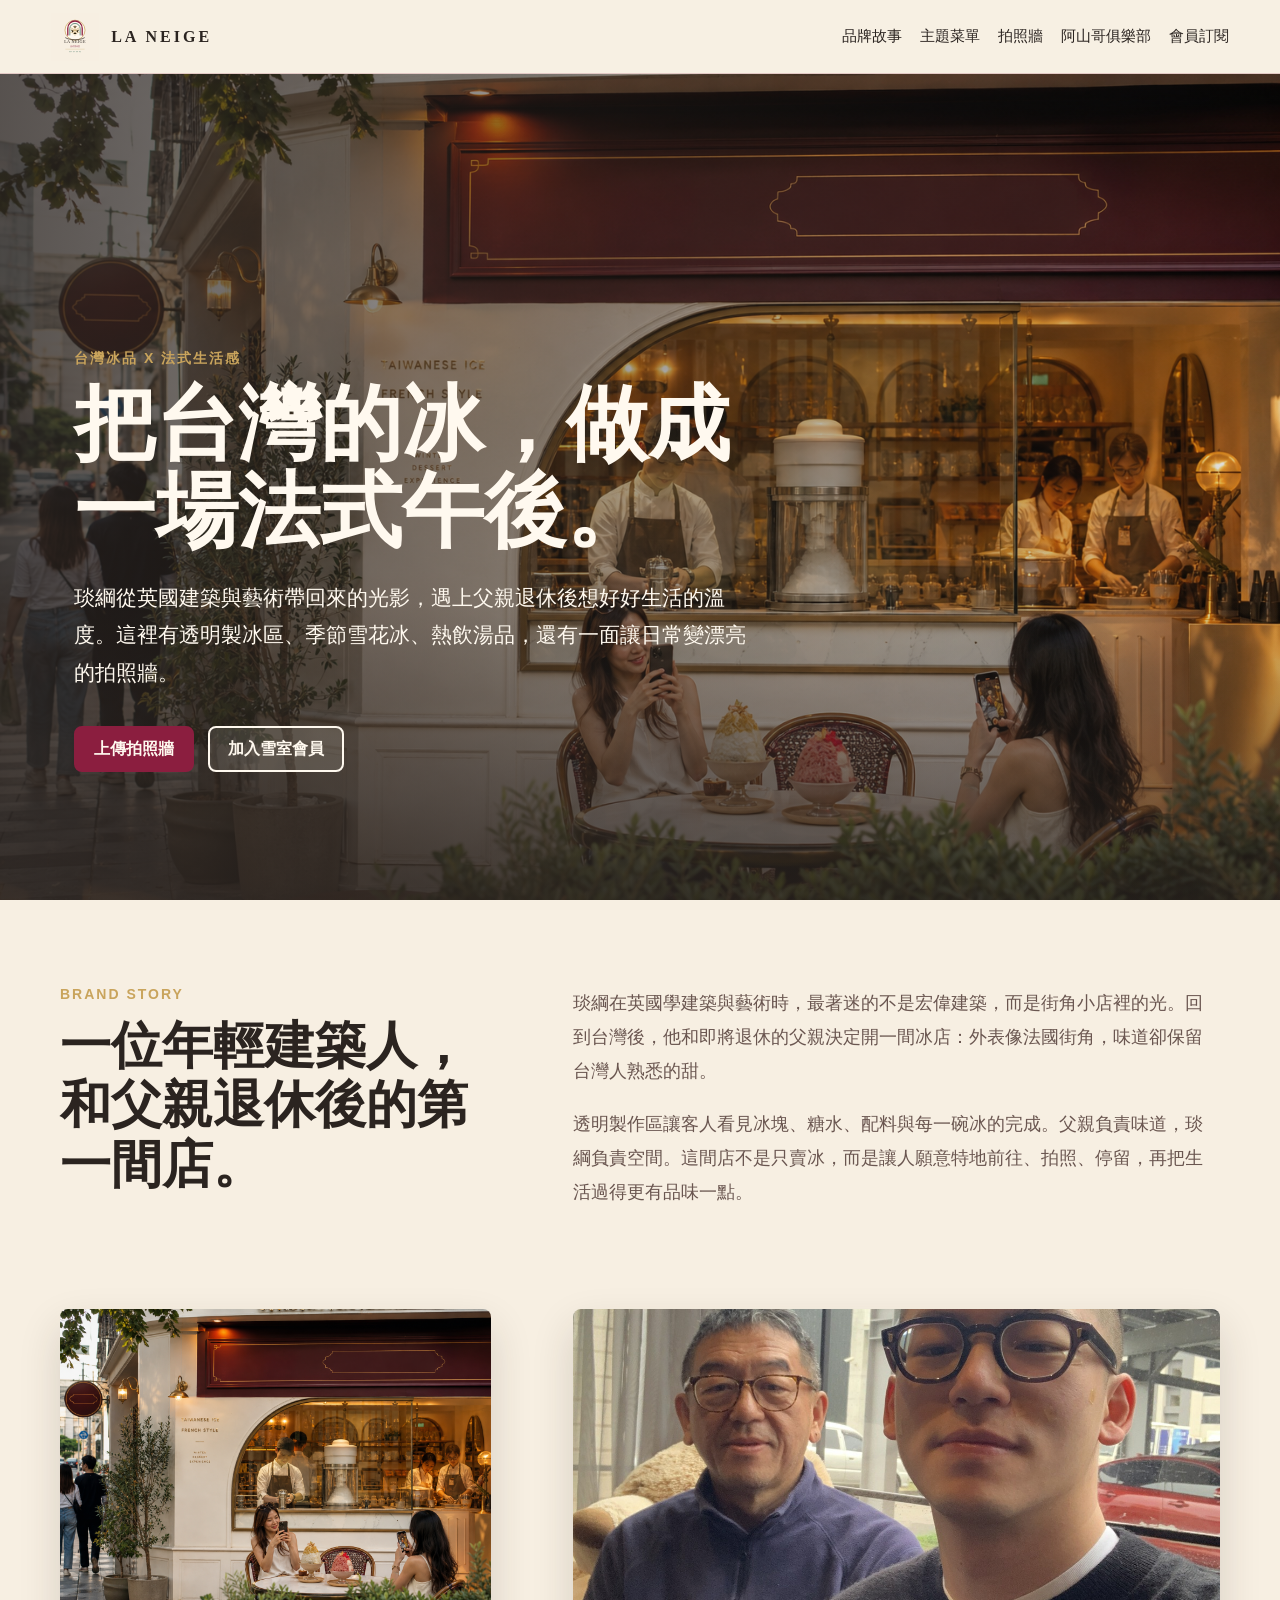
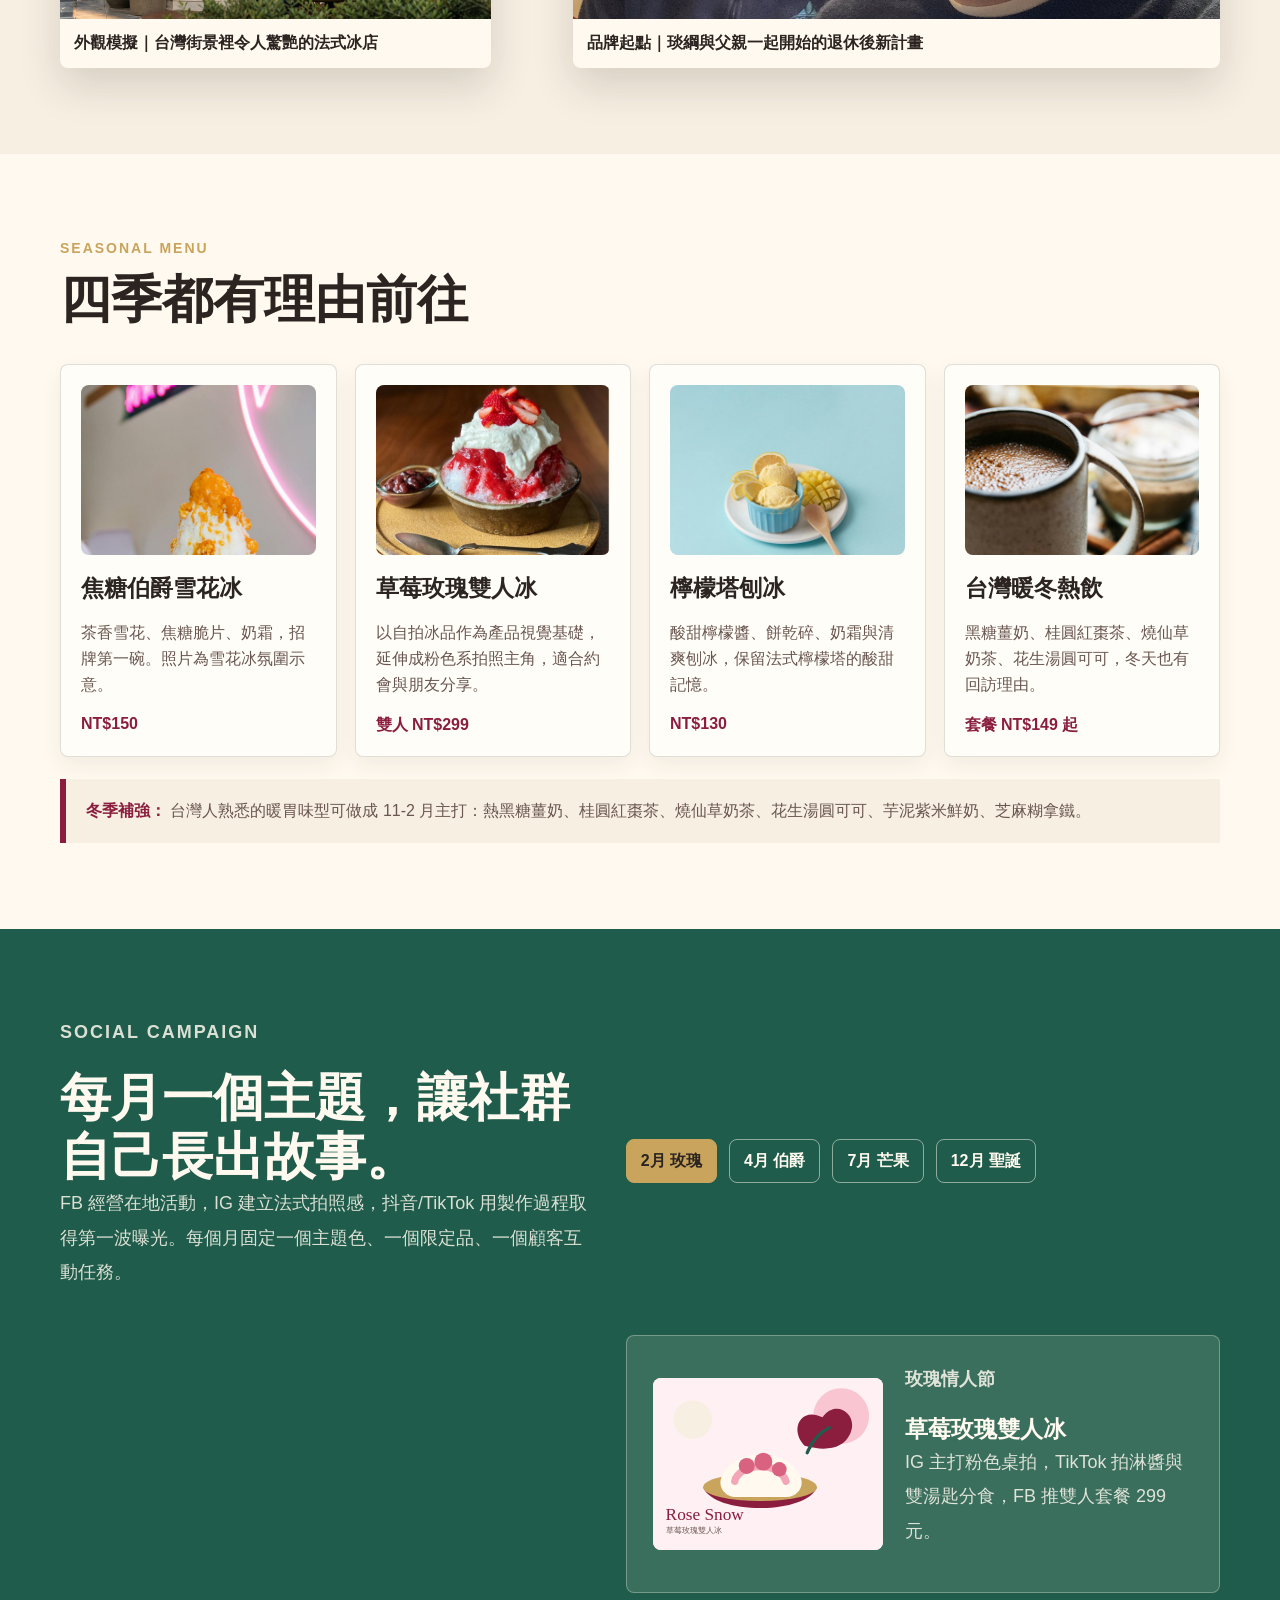
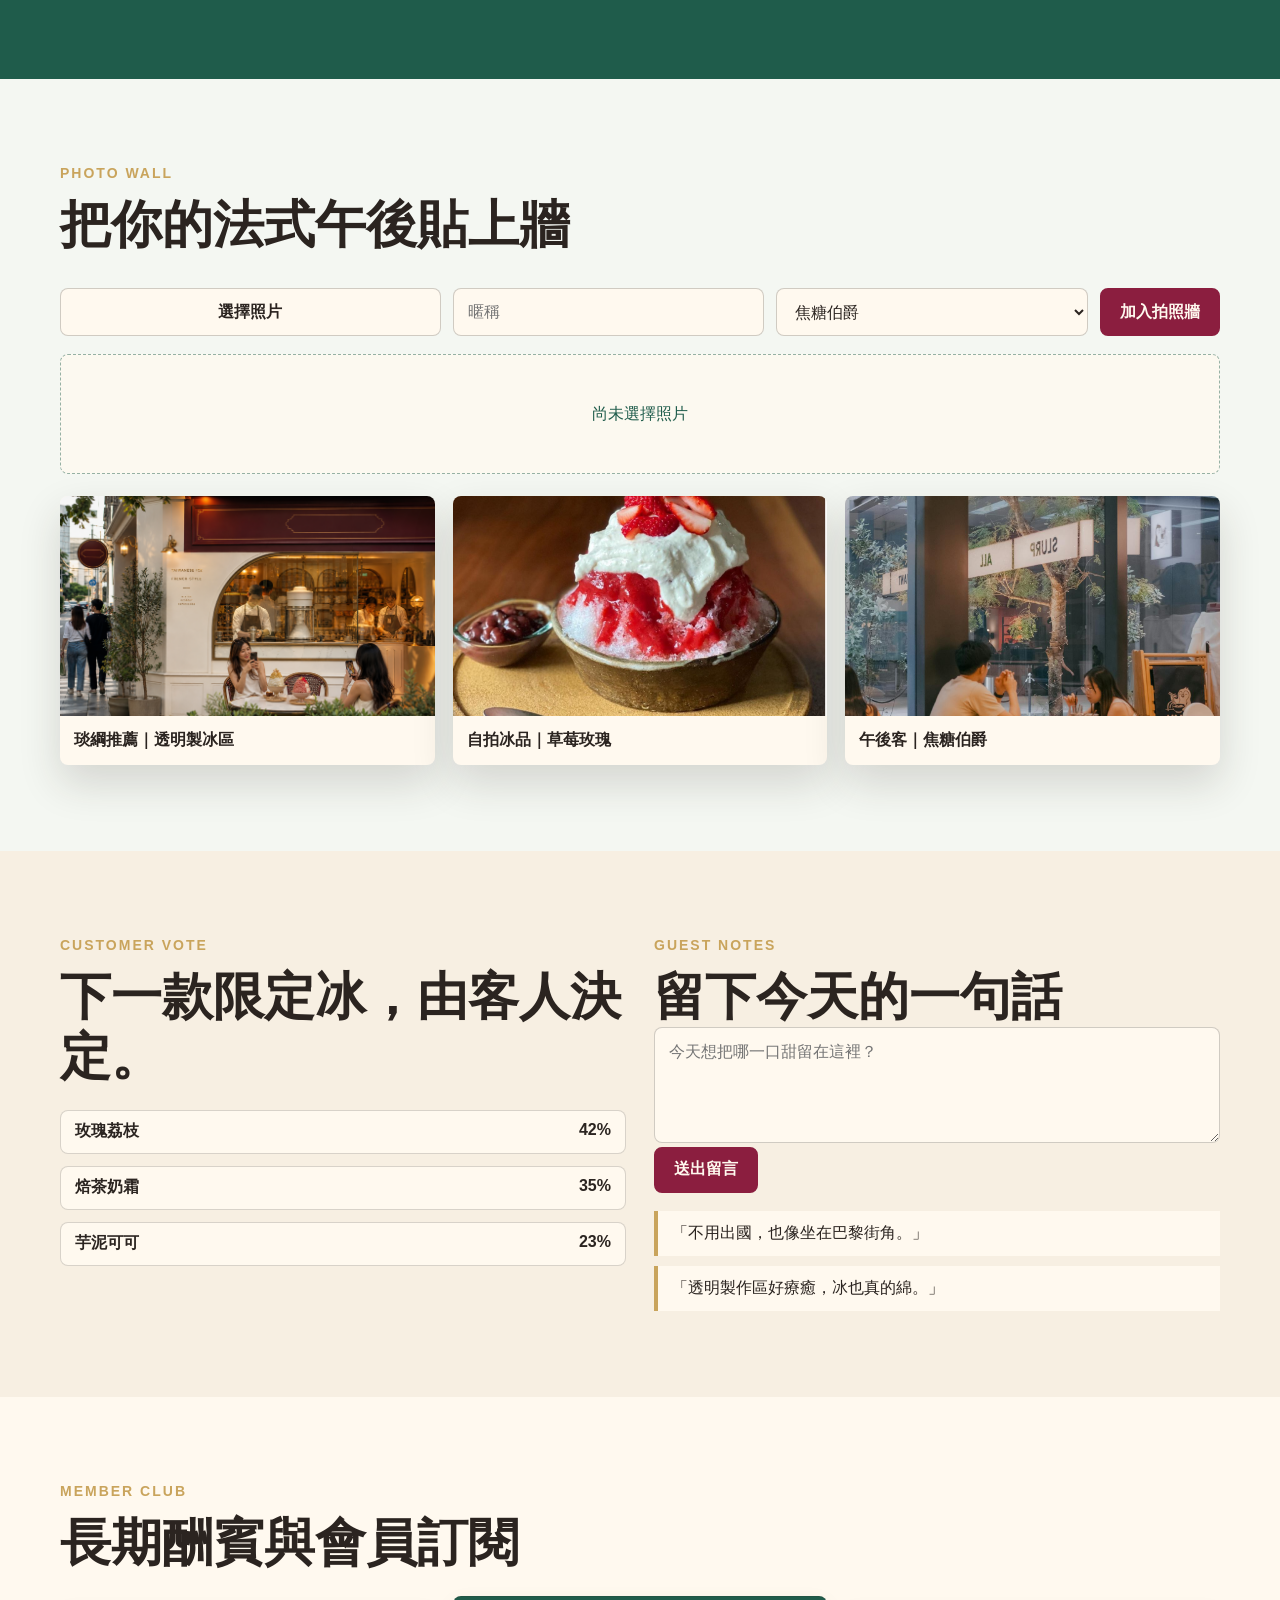
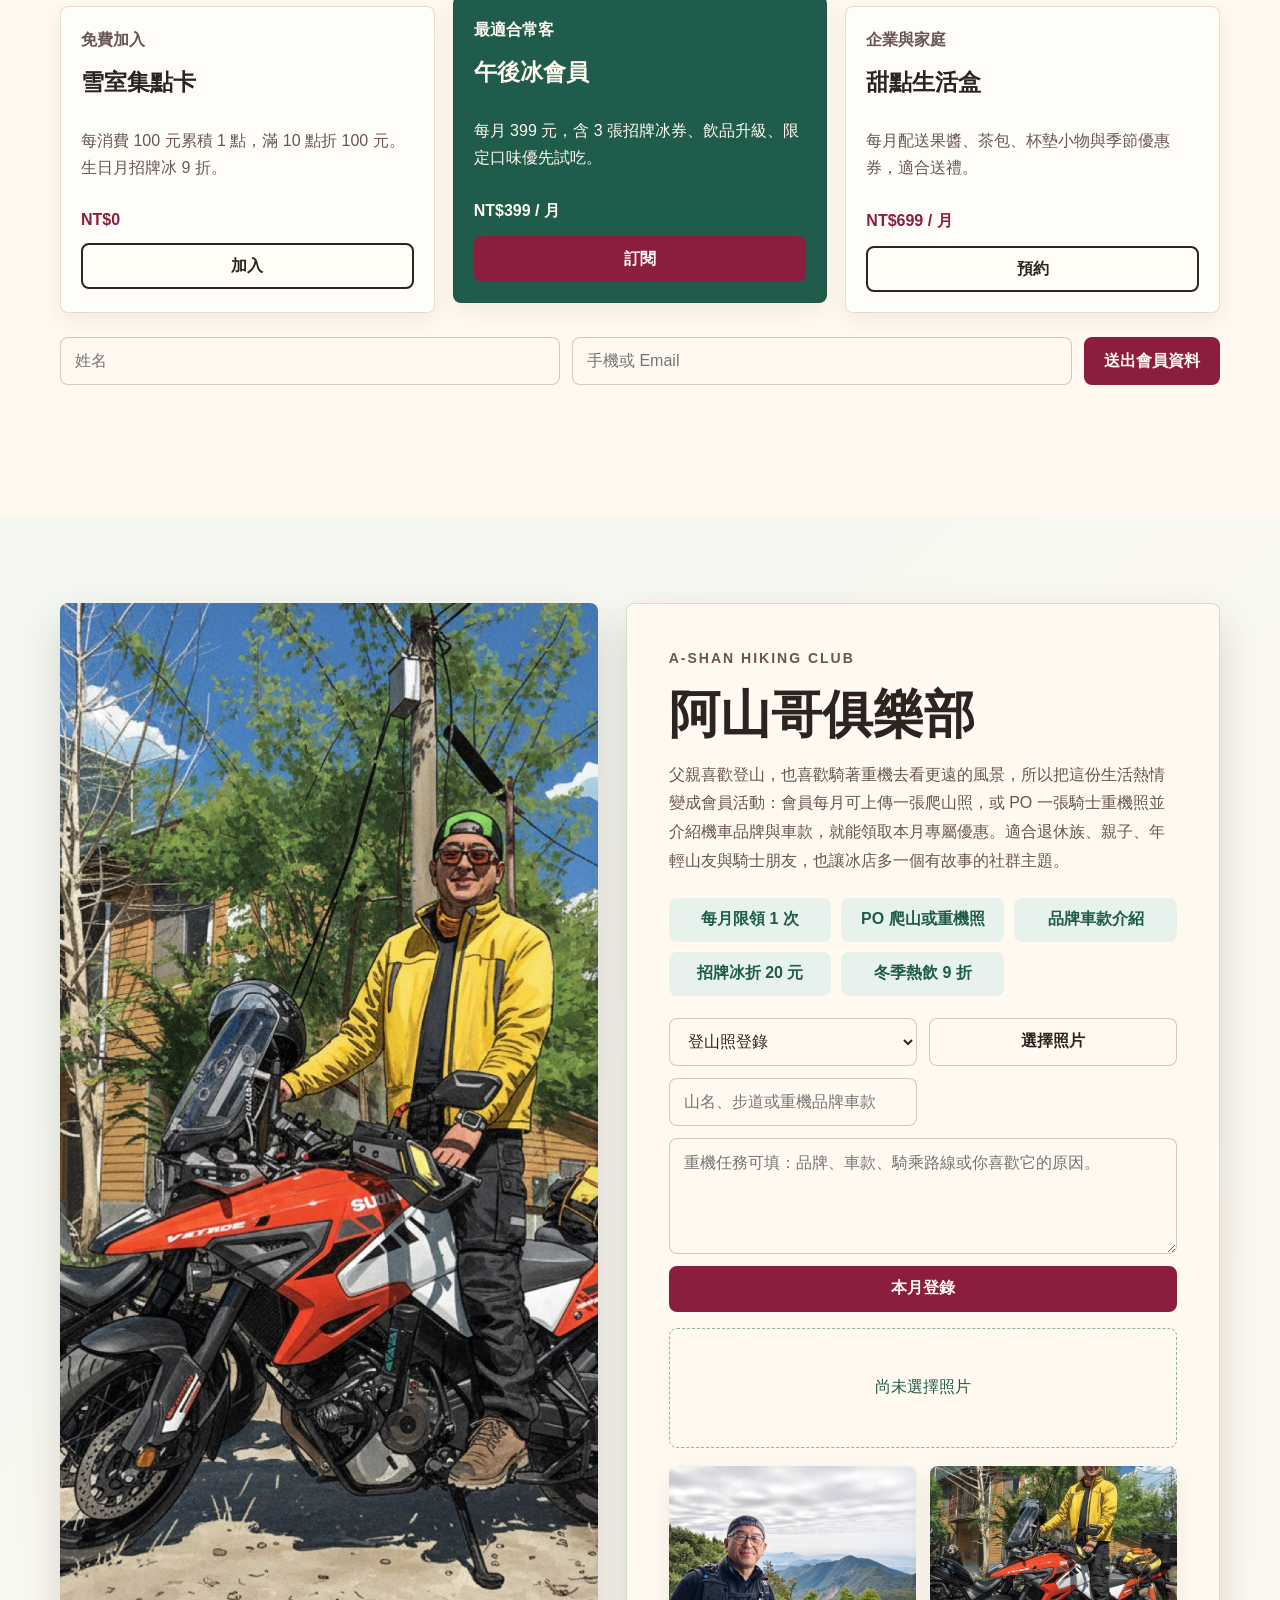
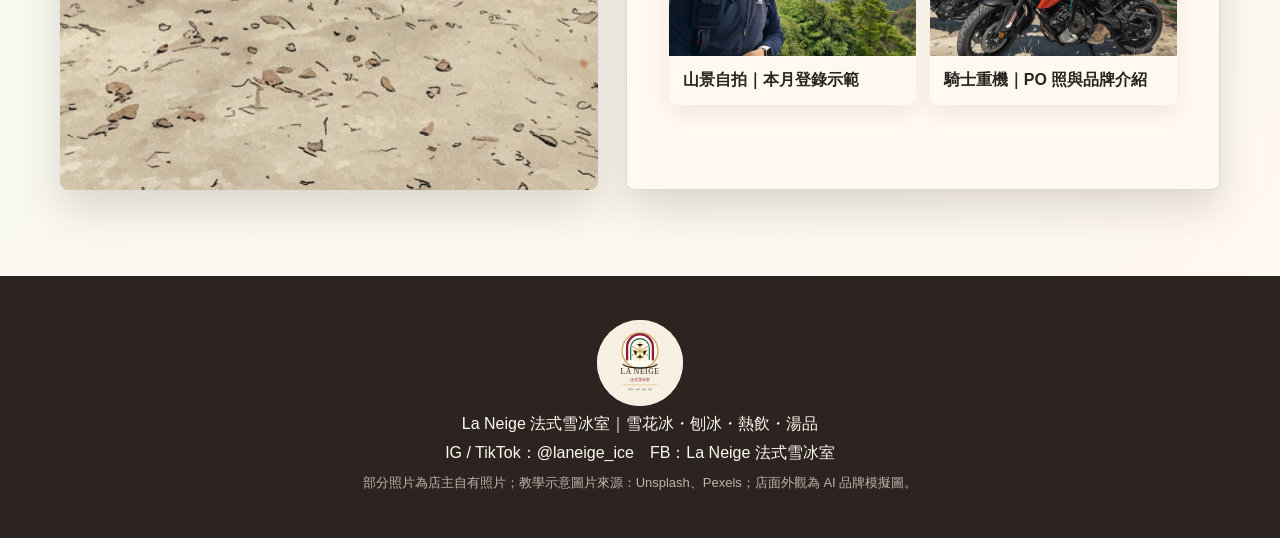
==== docs/index.html @ ab77198e "Add La Neige ice shop teaching case" ====
<!doctype html>
<html lang="zh-Hant">
<head>
  <meta charset="utf-8">
  <meta name="viewport" content="width=device-width, initial-scale=1">
  <title>La Neige 法式雪冰室｜台灣的冰，法式的午後</title>
  <meta name="description" content="La Neige 法式雪冰室，琰綱與父親退休後一起打造的台灣法式冰店。雪花冰、刨冰、熱飲、湯品、拍照牆、會員訂閱與長期酬賓計劃。">
  <link rel="stylesheet" href="site.css">
</head>
<body>
  <header class="topbar" aria-label="網站導覽">
    <a class="brand" href="#home" aria-label="回到首頁">
      <img src="assets/logo.svg" alt="La Neige 法式雪冰室">
      <span>LA NEIGE</span>
    </a>
    <nav>
      <a href="#story">品牌故事</a>
      <a href="#menu">主題菜單</a>
      <a href="#photo-wall">拍照牆</a>
      <a href="#ashan-club">阿山哥俱樂部</a>
      <a href="#member">會員訂閱</a>
    </nav>
  </header>

  <main>
    <section id="home" class="hero">
      <img class="hero-image" src="assets/hero-storefront.png" alt="台灣街角的法式雪冰室，店內有透明製冰區與拍照顧客">
      <div class="hero-shade"></div>
      <div class="hero-content">
        <p class="eyebrow">台灣冰品 x 法式生活感</p>
        <h1>把台灣的冰，做成一場法式午後。</h1>
        <p class="lead">琰綱從英國建築與藝術帶回來的光影，遇上父親退休後想好好生活的溫度。這裡有透明製冰區、季節雪花冰、熱飲湯品，還有一面讓日常變漂亮的拍照牆。</p>
        <div class="hero-actions" aria-label="主要行動">
          <a class="button primary" href="#photo-wall">上傳拍照牆</a>
          <a class="button ghost" href="#member">加入雪室會員</a>
        </div>
      </div>
    </section>

    <section id="story" class="story-section">
      <div class="section-inner story-grid">
        <div>
          <p class="eyebrow">Brand Story</p>
          <h2>一位年輕建築人，和父親退休後的第一間店。</h2>
        </div>
        <div class="story-copy">
          <p>琰綱在英國學建築與藝術時，最著迷的不是宏偉建築，而是街角小店裡的光。回到台灣後，他和即將退休的父親決定開一間冰店：外表像法國街角，味道卻保留台灣人熟悉的甜。</p>
          <p>透明製作區讓客人看見冰塊、糖水、配料與每一碗冰的完成。父親負責味道，琰綱負責空間。這間店不是只賣冰，而是讓人願意特地前往、拍照、停留，再把生活過得更有品味一點。</p>
        </div>
        <figure class="story-photo story-storefront">
          <img src="assets/hero-storefront.png" alt="台灣街景中一間法式冰店外觀模擬，奶油白門面與透明製作區">
          <figcaption>外觀模擬｜台灣街景裡令人驚艷的法式冰店</figcaption>
        </figure>
        <figure class="story-photo">
          <img src="assets/owner-father-normalized.jpg" alt="琰綱與父親的合照">
          <figcaption>品牌起點｜琰綱與父親一起開始的退休後新計畫</figcaption>
        </figure>
      </div>
    </section>

    <section id="menu" class="menu-section">
      <div class="section-inner">
        <div class="section-heading">
          <p class="eyebrow">Seasonal Menu</p>
          <h2>四季都有理由前往</h2>
        </div>
        <div class="menu-grid">
          <article class="menu-card">
            <img class="dish-photo" src="assets/caramel-ice-dessert.jpg" alt="焦糖冰品與奶霜示意照片">
            <h3>焦糖伯爵雪花冰</h3>
            <p>茶香雪花、焦糖脆片、奶霜，招牌第一碗。照片為雪花冰氛圍示意。</p>
            <span>NT$150</span>
          </article>
          <article class="menu-card">
            <img class="dish-photo" src="assets/self-ice-product.jpg" alt="店主自拍的草莓刨冰示意照片">
            <h3>草莓玫瑰雙人冰</h3>
            <p>以自拍冰品作為產品視覺基礎，延伸成粉色系拍照主角，適合約會與朋友分享。</p>
            <span>雙人 NT$299</span>
          </article>
          <article class="menu-card">
            <img class="dish-photo" src="assets/lemon-ice-dessert.jpg" alt="檸檬冷甜點與冰品示意照片">
            <h3>檸檬塔刨冰</h3>
            <p>酸甜檸檬醬、餅乾碎、奶霜與清爽刨冰，保留法式檸檬塔的酸甜記憶。</p>
            <span>NT$130</span>
          </article>
          <article class="menu-card">
            <img class="dish-photo" src="assets/winter-cocoa.jpg" alt="熱可可與肉桂示意照片">
            <h3>台灣暖冬熱飲</h3>
            <p>黑糖薑奶、桂圓紅棗茶、燒仙草奶茶、花生湯圓可可，冬天也有回訪理由。</p>
            <span>套餐 NT$149 起</span>
          </article>
        </div>
        <div class="winter-note">
          <strong>冬季補強：</strong>
          台灣人熟悉的暖胃味型可做成 11-2 月主打：熱黑糖薑奶、桂圓紅棗茶、燒仙草奶茶、花生湯圓可可、芋泥紫米鮮奶、芝麻糊拿鐵。
        </div>
      </div>
    </section>

    <section class="campaign-section">
      <div class="section-inner campaign-layout">
        <div>
          <p class="eyebrow">Social Campaign</p>
          <h2>每月一個主題，讓社群自己長出故事。</h2>
          <p>FB 經營在地活動，IG 建立法式拍照感，抖音/TikTok 用製作過程取得第一波曝光。每個月固定一個主題色、一個限定品、一個顧客互動任務。</p>
        </div>
        <div class="month-strip" aria-label="年度社群主題">
          <button class="month active" data-month="2">2月 玫瑰</button>
          <button class="month" data-month="4">4月 伯爵</button>
          <button class="month" data-month="7">7月 芒果</button>
          <button class="month" data-month="12">12月 聖誕</button>
        </div>
        <div id="campaign-card" class="campaign-card" aria-live="polite">
          <img class="campaign-illustration" src="assets/month-rose.svg" alt="玫瑰情人節雪花冰插畫">
          <div>
            <p class="campaign-title">玫瑰情人節</p>
            <h3>草莓玫瑰雙人冰</h3>
            <p>IG 主打粉色桌拍，TikTok 拍淋醬與雙湯匙分食，FB 推雙人套餐 299 元。</p>
          </div>
        </div>
      </div>
    </section>

    <section id="photo-wall" class="photo-section">
      <div class="section-inner">
        <div class="section-heading">
          <p class="eyebrow">Photo Wall</p>
          <h2>把你的法式午後貼上牆</h2>
        </div>
        <div class="photo-tools">
          <label class="upload-tile">
            <input id="photo-input" type="file" accept="image/*">
            <span>選擇照片</span>
          </label>
          <input id="photo-name" type="text" maxlength="16" placeholder="暱稱">
          <select id="photo-tag" aria-label="照片主題">
            <option value="焦糖伯爵">焦糖伯爵</option>
            <option value="草莓玫瑰">草莓玫瑰</option>
            <option value="透明製冰區">透明製冰區</option>
            <option value="法式拍照牆">法式拍照牆</option>
          </select>
          <button id="add-photo" class="button primary" type="button">加入拍照牆</button>
        </div>
        <div id="photo-preview" class="preview-empty">尚未選擇照片</div>
        <div id="gallery" class="gallery" aria-live="polite">
          <figure>
            <img src="assets/hero-storefront.png" alt="法式冰店透明製作區外觀示範照片">
            <figcaption>琰綱推薦｜透明製冰區</figcaption>
          </figure>
          <figure>
            <img src="assets/self-ice-product.jpg" alt="店主自拍冰品的拍照牆示範照片">
            <figcaption>自拍冰品｜草莓玫瑰</figcaption>
          </figure>
          <figure>
            <img src="assets/photo-wall-cafe.jpg" alt="年輕顧客在店內互動的拍照牆示範照片">
            <figcaption>午後客｜焦糖伯爵</figcaption>
          </figure>
        </div>
      </div>
    </section>

    <section class="interaction-section">
      <div class="section-inner interaction-grid">
        <div class="poll-block">
          <p class="eyebrow">Customer Vote</p>
          <h2>下一款限定冰，由客人決定。</h2>
          <div class="vote-options" role="group" aria-label="限定口味投票">
            <button class="vote" data-flavor="玫瑰荔枝">玫瑰荔枝 <span>42%</span></button>
            <button class="vote" data-flavor="焙茶奶霜">焙茶奶霜 <span>35%</span></button>
            <button class="vote" data-flavor="芋泥可可">芋泥可可 <span>23%</span></button>
          </div>
          <p id="vote-result" class="status-text" aria-live="polite"></p>
        </div>
        <div class="message-block">
          <p class="eyebrow">Guest Notes</p>
          <h2>留下今天的一句話</h2>
          <textarea id="guest-message" maxlength="80" placeholder="今天想把哪一口甜留在這裡？"></textarea>
          <button id="add-message" class="button primary" type="button">送出留言</button>
          <ul id="message-list">
            <li>「不用出國，也像坐在巴黎街角。」</li>
            <li>「透明製作區好療癒，冰也真的綿。」</li>
          </ul>
        </div>
      </div>
    </section>

    <section id="member" class="member-section">
      <div class="section-inner">
        <div class="section-heading">
          <p class="eyebrow">Member Club</p>
          <h2>長期酬賓與會員訂閱</h2>
        </div>
        <div class="member-grid">
          <article class="member-plan">
            <p class="plan-label">免費加入</p>
            <h3>雪室集點卡</h3>
            <p>每消費 100 元累積 1 點，滿 10 點折 100 元。生日月招牌冰 9 折。</p>
            <strong>NT$0</strong>
            <button class="button ghost join-plan" data-plan="雪室集點卡">加入</button>
          </article>
          <article class="member-plan featured">
            <p class="plan-label">最適合常客</p>
            <h3>午後冰會員</h3>
            <p>每月 399 元，含 3 張招牌冰券、飲品升級、限定口味優先試吃。</p>
            <strong>NT$399 / 月</strong>
            <button class="button primary join-plan" data-plan="午後冰會員">訂閱</button>
          </article>
          <article class="member-plan">
            <p class="plan-label">企業與家庭</p>
            <h3>甜點生活盒</h3>
            <p>每月配送果醬、茶包、杯墊小物與季節優惠券，適合送禮。</p>
            <strong>NT$699 / 月</strong>
            <button class="button ghost join-plan" data-plan="甜點生活盒">預約</button>
          </article>
        </div>
        <form id="member-form" class="member-form">
          <input id="member-name" type="text" placeholder="姓名" required>
          <input id="member-contact" type="text" placeholder="手機或 Email" required>
          <button class="button primary" type="submit">送出會員資料</button>
        </form>
        <p id="member-status" class="status-text" aria-live="polite"></p>
      </div>
    </section>

    <section id="ashan-club" class="ashan-section">
      <div class="section-inner ashan-layout">
        <figure class="ashan-photo">
          <img src="assets/father-motorcycle.jpg" alt="父親與重機在戶外的照片">
          <figcaption>阿山哥推薦｜山路、重機與一碗下山後的冰</figcaption>
        </figure>
        <div class="ashan-panel">
          <p class="eyebrow">A-Shan Hiking Club</p>
          <h2>阿山哥俱樂部</h2>
          <p>父親喜歡登山，也喜歡騎著重機去看更遠的風景，所以把這份生活熱情變成會員活動：會員每月可上傳一張爬山照，或 PO 一張騎士重機照並介紹機車品牌與車款，就能領取本月專屬優惠。適合退休族、親子、年輕山友與騎士朋友，也讓冰店多一個有故事的社群主題。</p>
          <div class="ashan-benefits">
            <span>每月限領 1 次</span>
            <span>PO 爬山或重機照</span>
            <span>品牌車款介紹</span>
            <span>招牌冰折 20 元</span>
            <span>冬季熱飲 9 折</span>
          </div>
          <div class="ashan-form">
            <select id="ashan-task" aria-label="阿山哥任務類型">
              <option value="hike">登山照登錄</option>
              <option value="bike">重機照與品牌介紹</option>
            </select>
            <label class="upload-tile">
              <input id="hike-photo-input" type="file" accept="image/*">
              <span>選擇照片</span>
            </label>
            <input id="hike-name" type="text" maxlength="32" placeholder="山名、步道或重機品牌車款">
            <textarea id="bike-intro" maxlength="120" placeholder="重機任務可填：品牌、車款、騎乘路線或你喜歡它的原因。"></textarea>
            <button id="hike-checkin" class="button primary" type="button">本月登錄</button>
          </div>
          <div id="hike-preview" class="preview-empty">尚未選擇照片</div>
          <div class="hike-samples" aria-label="阿山哥登山照片示範">
            <figure>
              <img src="assets/father-hiking.jpg" alt="父親登山時在山景前自拍的照片">
              <figcaption>山景自拍｜本月登錄示範</figcaption>
            </figure>
            <figure>
              <img src="assets/father-motorcycle.jpg" alt="父親與重機的照片">
              <figcaption>騎士重機｜PO 照與品牌介紹</figcaption>
            </figure>
          </div>
          <p id="hike-status" class="status-text" aria-live="polite"></p>
        </div>
      </div>
    </section>
  </main>

  <footer class="footer">
    <img src="assets/logo.svg" alt="">
    <p>La Neige 法式雪冰室｜雪花冰・刨冰・熱飲・湯品</p>
    <p>IG / TikTok：@laneige_ice　FB：La Neige 法式雪冰室</p>
    <p class="credit">部分照片為店主自有照片；教學示意圖片來源：Unsplash、Pexels；店面外觀為 AI 品牌模擬圖。</p>
  </footer>

  <script src="site.js"></script>
</body>
</html>
---- docs/site.css ----
:root {
  --cream: #f7efe2;
  --paper: #fff9ef;
  --burgundy: #8b1e3f;
  --green: #1f5c4b;
  --gold: #c9a45c;
  --cocoa: #2b2420;
  --ink-soft: #6a5650;
  --sky: #d8e8ef;
  --berry: #d8627f;
  --lemon: #f4c84d;
  --shadow: 0 18px 42px rgba(43, 36, 32, .16);
}

* {
  box-sizing: border-box;
}

html {
  scroll-behavior: smooth;
}

body {
  margin: 0;
  font-family: "Noto Sans TC", "PingFang TC", "Microsoft JhengHei", Arial, sans-serif;
  color: var(--cocoa);
  background: var(--paper);
}

button,
input,
select,
textarea {
  font: inherit;
}

a {
  color: inherit;
  text-decoration: none;
}

.topbar {
  position: sticky;
  top: 0;
  z-index: 20;
  display: flex;
  align-items: center;
  justify-content: space-between;
  gap: 24px;
  min-height: 74px;
  padding: 12px clamp(18px, 4vw, 58px);
  background: rgba(247, 239, 226, .92);
  backdrop-filter: blur(14px);
  border-bottom: 1px solid rgba(139, 30, 63, .18);
}

.brand {
  display: inline-flex;
  align-items: center;
  gap: 12px;
  font-family: Georgia, "Times New Roman", serif;
  letter-spacing: 3px;
  font-weight: 700;
}

.brand img {
  width: 48px;
  height: 48px;
}

nav {
  display: flex;
  flex-wrap: wrap;
  justify-content: flex-end;
  gap: 18px;
  font-size: 15px;
}

.hero {
  position: relative;
  min-height: calc(100svh - 74px);
  display: grid;
  align-items: end;
  overflow: hidden;
  background: var(--cocoa);
}

.hero-image,
.hero-shade {
  position: absolute;
  inset: 0;
}

.hero-image {
  width: 100%;
  height: 100%;
  object-fit: cover;
}

.hero-shade {
  background:
    linear-gradient(90deg, rgba(43, 36, 32, .78) 0%, rgba(43, 36, 32, .44) 48%, rgba(43, 36, 32, .12) 100%),
    linear-gradient(0deg, rgba(43, 36, 32, .72) 0%, rgba(43, 36, 32, 0) 36%);
}

.hero-content {
  position: relative;
  z-index: 1;
  width: min(840px, 92vw);
  padding: clamp(70px, 10vw, 130px) clamp(22px, 6vw, 74px);
  color: var(--paper);
}

.eyebrow {
  margin: 0 0 14px;
  color: var(--gold);
  font-size: 14px;
  font-weight: 700;
  letter-spacing: 2px;
  text-transform: uppercase;
}

h1,
h2,
h3,
p {
  letter-spacing: 0;
}

h1 {
  max-width: 720px;
  margin: 0;
  font-family: Georgia, "Noto Serif TC", serif;
  font-size: clamp(42px, 7vw, 82px);
  line-height: 1.05;
}

h2 {
  margin: 0;
  font-family: Georgia, "Noto Serif TC", serif;
  font-size: clamp(30px, 4vw, 54px);
  line-height: 1.16;
}

h3 {
  margin: 0;
  font-size: 23px;
}

.lead {
  max-width: 680px;
  margin: 24px 0 0;
  font-size: clamp(17px, 2vw, 21px);
  line-height: 1.8;
}

.hero-actions {
  display: flex;
  flex-wrap: wrap;
  gap: 14px;
  margin-top: 34px;
}

.button {
  min-height: 46px;
  display: inline-flex;
  align-items: center;
  justify-content: center;
  border: 2px solid currentColor;
  border-radius: 8px;
  padding: 10px 18px;
  cursor: pointer;
  font-weight: 700;
  transition: transform .18s ease, background .18s ease, color .18s ease;
}

.button:hover {
  transform: translateY(-2px);
}

.primary {
  background: var(--burgundy);
  border-color: var(--burgundy);
  color: var(--paper);
}

.ghost {
  background: rgba(255, 249, 239, .12);
  color: inherit;
}

.section-inner {
  width: min(1160px, calc(100% - 36px));
  margin: 0 auto;
  padding: 86px 0;
}

.story-section {
  background: var(--cream);
}

.story-grid {
  display: grid;
  grid-template-columns: minmax(260px, .8fr) minmax(300px, 1.2fr);
  gap: clamp(28px, 7vw, 82px);
  align-items: start;
}

.story-photo {
  min-height: 100%;
}

.story-storefront {
  grid-column: 1 / 2;
}

.story-photo img {
  width: 100%;
  height: 310px;
  display: block;
  object-fit: cover;
}

.story-copy p,
.campaign-layout p {
  margin: 0 0 18px;
  color: var(--ink-soft);
  font-size: 18px;
  line-height: 1.9;
}

.menu-section {
  background: var(--paper);
}

.section-heading {
  margin-bottom: 34px;
}

.menu-grid,
.member-grid {
  display: grid;
  grid-template-columns: repeat(4, minmax(0, 1fr));
  gap: 18px;
}

.menu-card,
.member-plan {
  border: 1px solid rgba(43, 36, 32, .14);
  border-radius: 8px;
  padding: 20px;
  background: #fffdf7;
  box-shadow: 0 8px 22px rgba(43, 36, 32, .07);
}

.dish-photo {
  width: 100%;
  height: 170px;
  display: block;
  object-fit: cover;
  border-radius: 8px;
  margin-bottom: 18px;
}

.menu-card p,
.member-plan p {
  color: var(--ink-soft);
  line-height: 1.65;
}

.menu-card span,
.member-plan strong {
  color: var(--burgundy);
  font-weight: 800;
}

.winter-note {
  margin-top: 22px;
  padding: 18px 20px;
  border-left: 6px solid var(--burgundy);
  background: var(--cream);
  color: var(--ink-soft);
  line-height: 1.8;
}

.winter-note strong {
  color: var(--burgundy);
}

.campaign-section {
  background: var(--green);
  color: var(--paper);
}

.campaign-layout {
  display: grid;
  grid-template-columns: minmax(280px, .95fr) minmax(280px, 1.05fr);
  gap: 28px;
  align-items: center;
}

.campaign-layout p {
  color: rgba(255, 249, 239, .84);
}

.month-strip {
  display: flex;
  flex-wrap: wrap;
  gap: 12px;
}

.month,
.vote {
  border: 1px solid rgba(255, 249, 239, .5);
  border-radius: 8px;
  min-height: 44px;
  padding: 10px 14px;
  background: transparent;
  color: inherit;
  cursor: pointer;
  font-weight: 700;
}

.month.active,
.vote.active {
  background: var(--gold);
  border-color: var(--gold);
  color: var(--cocoa);
}

.campaign-card {
  grid-column: 2;
  display: grid;
  grid-template-columns: minmax(180px, .8fr) minmax(220px, 1fr);
  gap: 22px;
  align-items: center;
  border-radius: 8px;
  padding: 26px;
  background: rgba(255, 249, 239, .12);
  border: 1px solid rgba(255, 249, 239, .3);
}

.campaign-illustration {
  width: 100%;
  aspect-ratio: 4 / 3;
  display: block;
  object-fit: cover;
  border-radius: 8px;
  background: var(--paper);
}

.campaign-title {
  margin: 0 0 10px;
  color: var(--gold);
  font-weight: 800;
}

.photo-section {
  background: #f4f7f2;
}

.photo-tools,
.member-form {
  display: grid;
  grid-template-columns: 1.1fr .9fr .9fr auto;
  gap: 12px;
  align-items: stretch;
  margin-bottom: 18px;
}

.upload-tile,
input,
select,
textarea {
  width: 100%;
  border: 1px solid rgba(43, 36, 32, .22);
  border-radius: 8px;
  background: var(--paper);
  color: var(--cocoa);
}

.upload-tile {
  min-height: 48px;
  display: grid;
  place-items: center;
  padding: 10px 14px;
  cursor: pointer;
  font-weight: 800;
}

.upload-tile input {
  position: absolute;
  width: 1px;
  height: 1px;
  opacity: 0;
}

input,
select {
  min-height: 48px;
  padding: 0 14px;
}

textarea {
  min-height: 116px;
  resize: vertical;
  padding: 14px;
}

.preview-empty {
  min-height: 120px;
  display: grid;
  place-items: center;
  border: 1px dashed rgba(31, 92, 75, .46);
  border-radius: 8px;
  color: var(--green);
  background: rgba(255, 249, 239, .68);
  overflow: hidden;
}

.preview-empty img {
  width: 100%;
  max-height: 260px;
  object-fit: cover;
}

.gallery {
  display: grid;
  grid-template-columns: repeat(3, minmax(0, 1fr));
  gap: 18px;
  margin-top: 22px;
}

figure {
  margin: 0;
  border-radius: 8px;
  overflow: hidden;
  background: var(--paper);
  box-shadow: var(--shadow);
}

figure img {
  width: 100%;
  height: 220px;
  display: block;
  object-fit: cover;
}

figcaption {
  padding: 14px;
  font-weight: 800;
}

.interaction-section {
  background: var(--cream);
}

.interaction-grid {
  display: grid;
  grid-template-columns: 1fr 1fr;
  gap: 28px;
}

.vote-options {
  display: grid;
  gap: 12px;
  margin-top: 24px;
}

.vote {
  display: flex;
  justify-content: space-between;
  border-color: rgba(43, 36, 32, .18);
  color: var(--cocoa);
  background: var(--paper);
}

.message-block,
.poll-block {
  min-width: 0;
}

#message-list {
  display: grid;
  gap: 10px;
  padding: 0;
  margin: 18px 0 0;
  list-style: none;
}

#message-list li {
  padding: 12px 14px;
  border-left: 4px solid var(--gold);
  background: var(--paper);
}

.member-section {
  background: var(--paper);
}

.member-grid {
  grid-template-columns: repeat(3, minmax(0, 1fr));
}

.member-plan {
  display: grid;
  align-content: start;
  gap: 14px;
}

.member-plan.featured {
  background: var(--green);
  color: var(--paper);
  transform: translateY(-10px);
}

.member-plan.featured p,
.member-plan.featured strong {
  color: var(--paper);
}

.plan-label {
  margin: 0;
  color: var(--green);
  font-weight: 800;
}

.member-form {
  grid-template-columns: 1fr 1fr auto;
  margin-top: 24px;
}

.ashan-section {
  background: linear-gradient(135deg, #f4f7f2 0%, #fff9ef 100%);
}

.ashan-layout {
  display: grid;
  grid-template-columns: minmax(280px, .95fr) minmax(320px, 1.05fr);
  gap: 28px;
  align-items: stretch;
}

.ashan-photo img {
  height: 100%;
  min-height: 520px;
}

.ashan-panel {
  border-radius: 8px;
  padding: clamp(24px, 4vw, 42px);
  background: var(--paper);
  border: 1px solid rgba(31, 92, 75, .18);
  box-shadow: var(--shadow);
}

.ashan-panel p {
  color: var(--ink-soft);
  line-height: 1.8;
}

.ashan-benefits {
  display: grid;
  grid-template-columns: repeat(3, minmax(0, 1fr));
  gap: 10px;
  margin: 22px 0;
}

.ashan-benefits span {
  min-height: 44px;
  display: grid;
  place-items: center;
  border-radius: 8px;
  background: #e8f2ec;
  color: var(--green);
  font-weight: 800;
}

.ashan-form {
  display: grid;
  grid-template-columns: 1fr 1fr;
  gap: 12px;
  margin-bottom: 16px;
}

.ashan-form textarea,
.ashan-form button {
  grid-column: 1 / -1;
}

.hike-samples {
  display: grid;
  grid-template-columns: repeat(2, minmax(0, 1fr));
  gap: 14px;
  margin-top: 18px;
}

.hike-samples figure {
  box-shadow: 0 8px 22px rgba(43, 36, 32, .08);
}

.hike-samples figure img {
  height: 190px;
}

.status-text {
  min-height: 28px;
  margin: 14px 0 0;
  color: var(--burgundy);
  font-weight: 800;
}

.footer {
  display: grid;
  place-items: center;
  gap: 8px;
  padding: 44px 18px;
  text-align: center;
  background: var(--cocoa);
  color: var(--paper);
}

.footer img {
  width: 86px;
  height: 86px;
  background: var(--cream);
  border-radius: 50%;
}

.footer p {
  margin: 0;
}

.credit {
  max-width: 760px;
  color: rgba(255, 249, 239, .68);
  font-size: 13px;
  line-height: 1.7;
}

@media (max-width: 920px) {
  .topbar {
    align-items: flex-start;
    flex-direction: column;
  }

  nav {
    justify-content: flex-start;
  }

  .story-grid,
  .campaign-layout,
  .interaction-grid,
  .member-form,
  .ashan-layout,
  .ashan-form {
    grid-template-columns: 1fr;
  }

  .ashan-photo img {
    min-height: 320px;
  }

  .story-storefront {
    grid-column: auto;
  }

  .campaign-card {
    grid-column: auto;
    grid-template-columns: 1fr;
  }

  .menu-grid,
  .member-grid,
  .gallery {
    grid-template-columns: repeat(2, minmax(0, 1fr));
  }

  .photo-tools {
    grid-template-columns: 1fr 1fr;
  }
}

@media (max-width: 620px) {
  .hero {
    min-height: 760px;
  }

  .hero-shade {
    background:
      linear-gradient(0deg, rgba(43, 36, 32, .82) 0%, rgba(43, 36, 32, .34) 100%);
  }

  .hero-content {
    padding-bottom: 54px;
  }

  .menu-grid,
  .member-grid,
  .gallery,
  .photo-tools,
  .ashan-benefits,
  .hike-samples {
    grid-template-columns: 1fr;
  }

  .button {
    width: 100%;
  }
}
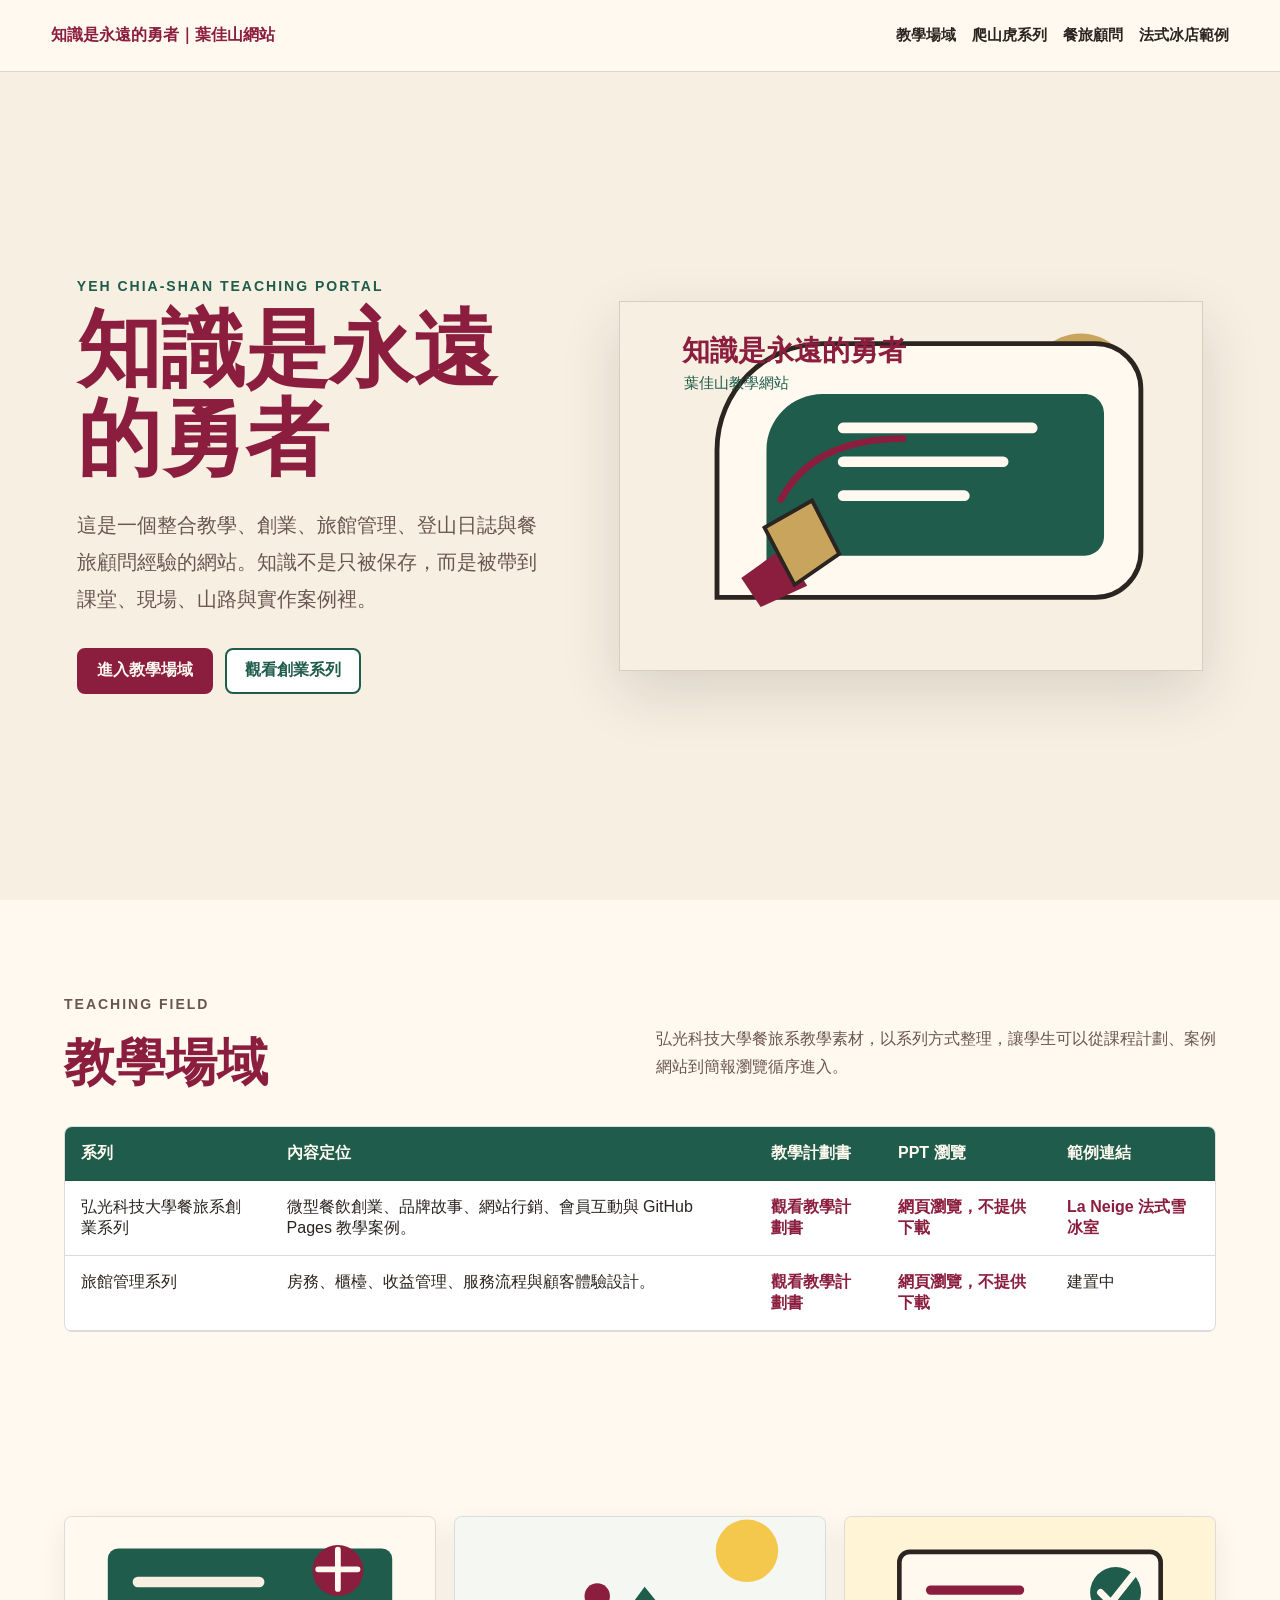
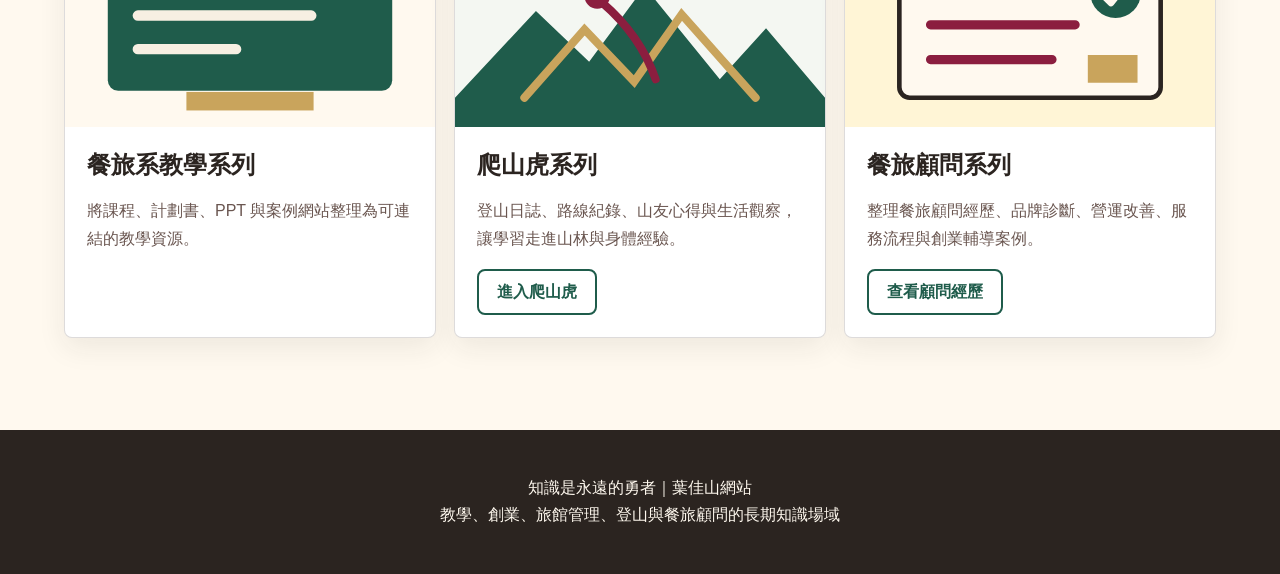
==== commit c1cbf31b: "Add Yeh teaching portal" ====
--- a/docs/index.html
+++ b/docs/index.html
@@ -3,279 +3,109 @@
 <head>
   <meta charset="utf-8">
   <meta name="viewport" content="width=device-width, initial-scale=1">
-  <title>La Neige 法式雪冰室｜台灣的冰，法式的午後</title>
-  <meta name="description" content="La Neige 法式雪冰室，琰綱與父親退休後一起打造的台灣法式冰店。雪花冰、刨冰、熱飲、湯品、拍照牆、會員訂閱與長期酬賓計劃。">
-  <link rel="stylesheet" href="site.css">
+  <title>知識是永遠的勇者｜葉佳山網站</title>
+  <meta name="description" content="葉佳山教學網站：弘光科技大學餐旅系創業系列、旅館管理系列、爬山虎登山日誌、餐旅顧問經歷。">
+  <link rel="stylesheet" href="portal.css">
 </head>
 <body>
-  <header class="topbar" aria-label="網站導覽">
-    <a class="brand" href="#home" aria-label="回到首頁">
-      <img src="assets/logo.svg" alt="La Neige 法式雪冰室">
-      <span>LA NEIGE</span>
-    </a>
+  <header class="site-header">
+    <a class="mark" href="index.html">知識是永遠的勇者｜葉佳山網站</a>
     <nav>
-      <a href="#story">品牌故事</a>
-      <a href="#menu">主題菜單</a>
-      <a href="#photo-wall">拍照牆</a>
-      <a href="#ashan-club">阿山哥俱樂部</a>
-      <a href="#member">會員訂閱</a>
+      <a href="#teaching" data-scroll>教學場域</a>
+      <a href="#climbing" data-scroll>爬山虎系列</a>
+      <a href="#consulting" data-scroll>餐旅顧問</a>
+      <a href="la-neige/">法式冰店範例</a>
     </nav>
   </header>
 
   <main>
-    <section id="home" class="hero">
-      <img class="hero-image" src="assets/hero-storefront.png" alt="台灣街角的法式雪冰室，店內有透明製冰區與拍照顧客">
-      <div class="hero-shade"></div>
-      <div class="hero-content">
-        <p class="eyebrow">台灣冰品 x 法式生活感</p>
-        <h1>把台灣的冰，做成一場法式午後。</h1>
-        <p class="lead">琰綱從英國建築與藝術帶回來的光影，遇上父親退休後想好好生活的溫度。這裡有透明製冰區、季節雪花冰、熱飲湯品，還有一面讓日常變漂亮的拍照牆。</p>
-        <div class="hero-actions" aria-label="主要行動">
-          <a class="button primary" href="#photo-wall">上傳拍照牆</a>
-          <a class="button ghost" href="#member">加入雪室會員</a>
+    <section class="hero">
+      <div>
+        <p class="eyebrow">Yeh Chia-Shan Teaching Portal</p>
+        <h1>知識是永遠的勇者</h1>
+        <p class="lead">這是一個整合教學、創業、旅館管理、登山日誌與餐旅顧問經驗的網站。知識不是只被保存，而是被帶到課堂、現場、山路與實作案例裡。</p>
+        <div class="actions">
+          <a class="button primary" href="#teaching" data-scroll>進入教學場域</a>
+          <a class="button secondary" href="entrepreneurship.html">觀看創業系列</a>
+        </div>
+      </div>
+      <img src="assets/portal/hero-knowledge.svg" alt="知識是永遠的勇者主視覺插圖">
+    </section>
+
+    <section id="teaching" class="section">
+      <div class="inner">
+        <div class="section-head">
+          <div>
+            <p class="eyebrow">Teaching Field</p>
+            <h2>教學場域</h2>
+          </div>
+          <p>弘光科技大學餐旅系教學素材，以系列方式整理，讓學生可以從課程計劃、案例網站到簡報瀏覽循序進入。</p>
+        </div>
+        <div class="table-wrap">
+          <table>
+            <thead>
+              <tr>
+                <th>系列</th>
+                <th>內容定位</th>
+                <th>教學計劃書</th>
+                <th>PPT 瀏覽</th>
+                <th>範例連結</th>
+              </tr>
+            </thead>
+            <tbody>
+              <tr>
+                <td>弘光科技大學餐旅系創業系列</td>
+                <td>微型餐飲創業、品牌故事、網站行銷、會員互動與 GitHub Pages 教學案例。</td>
+                <td><a href="business-plan.html">觀看教學計劃書</a></td>
+                <td><a href="entrepreneurship.html#ppt-view">網頁瀏覽，不提供下載</a></td>
+                <td><a href="la-neige/">La Neige 法式雪冰室</a></td>
+              </tr>
+              <tr>
+                <td>旅館管理系列</td>
+                <td>房務、櫃檯、收益管理、服務流程與顧客體驗設計。</td>
+                <td><a href="hotel-management.html">觀看教學計劃書</a></td>
+                <td><a href="hotel-management.html#ppt-view">網頁瀏覽，不提供下載</a></td>
+                <td>建置中</td>
+              </tr>
+            </tbody>
+          </table>
         </div>
       </div>
     </section>
 
-    <section id="story" class="story-section">
-      <div class="section-inner story-grid">
-        <div>
-          <p class="eyebrow">Brand Story</p>
-          <h2>一位年輕建築人，和父親退休後的第一間店。</h2>
-        </div>
-        <div class="story-copy">
-          <p>琰綱在英國學建築與藝術時，最著迷的不是宏偉建築，而是街角小店裡的光。回到台灣後，他和即將退休的父親決定開一間冰店：外表像法國街角，味道卻保留台灣人熟悉的甜。</p>
-          <p>透明製作區讓客人看見冰塊、糖水、配料與每一碗冰的完成。父親負責味道，琰綱負責空間。這間店不是只賣冰，而是讓人願意特地前往、拍照、停留，再把生活過得更有品味一點。</p>
-        </div>
-        <figure class="story-photo story-storefront">
-          <img src="assets/hero-storefront.png" alt="台灣街景中一間法式冰店外觀模擬，奶油白門面與透明製作區">
-          <figcaption>外觀模擬｜台灣街景裡令人驚艷的法式冰店</figcaption>
-        </figure>
-        <figure class="story-photo">
-          <img src="assets/owner-father-normalized.jpg" alt="琰綱與父親的合照">
-          <figcaption>品牌起點｜琰綱與父親一起開始的退休後新計畫</figcaption>
-        </figure>
-      </div>
-    </section>
-
-    <section id="menu" class="menu-section">
-      <div class="section-inner">
-        <div class="section-heading">
-          <p class="eyebrow">Seasonal Menu</p>
-          <h2>四季都有理由前往</h2>
-        </div>
-        <div class="menu-grid">
-          <article class="menu-card">
-            <img class="dish-photo" src="assets/caramel-ice-dessert.jpg" alt="焦糖冰品與奶霜示意照片">
-            <h3>焦糖伯爵雪花冰</h3>
-            <p>茶香雪花、焦糖脆片、奶霜，招牌第一碗。照片為雪花冰氛圍示意。</p>
-            <span>NT$150</span>
-          </article>
-          <article class="menu-card">
-            <img class="dish-photo" src="assets/self-ice-product.jpg" alt="店主自拍的草莓刨冰示意照片">
-            <h3>草莓玫瑰雙人冰</h3>
-            <p>以自拍冰品作為產品視覺基礎，延伸成粉色系拍照主角，適合約會與朋友分享。</p>
-            <span>雙人 NT$299</span>
-          </article>
-          <article class="menu-card">
-            <img class="dish-photo" src="assets/lemon-ice-dessert.jpg" alt="檸檬冷甜點與冰品示意照片">
-            <h3>檸檬塔刨冰</h3>
-            <p>酸甜檸檬醬、餅乾碎、奶霜與清爽刨冰，保留法式檸檬塔的酸甜記憶。</p>
-            <span>NT$130</span>
-          </article>
-          <article class="menu-card">
-            <img class="dish-photo" src="assets/winter-cocoa.jpg" alt="熱可可與肉桂示意照片">
-            <h3>台灣暖冬熱飲</h3>
-            <p>黑糖薑奶、桂圓紅棗茶、燒仙草奶茶、花生湯圓可可，冬天也有回訪理由。</p>
-            <span>套餐 NT$149 起</span>
-          </article>
-        </div>
-        <div class="winter-note">
-          <strong>冬季補強：</strong>
-          台灣人熟悉的暖胃味型可做成 11-2 月主打：熱黑糖薑奶、桂圓紅棗茶、燒仙草奶茶、花生湯圓可可、芋泥紫米鮮奶、芝麻糊拿鐵。
-        </div>
-      </div>
-    </section>
-
-    <section class="campaign-section">
-      <div class="section-inner campaign-layout">
-        <div>
-          <p class="eyebrow">Social Campaign</p>
-          <h2>每月一個主題，讓社群自己長出故事。</h2>
-          <p>FB 經營在地活動，IG 建立法式拍照感，抖音/TikTok 用製作過程取得第一波曝光。每個月固定一個主題色、一個限定品、一個顧客互動任務。</p>
-        </div>
-        <div class="month-strip" aria-label="年度社群主題">
-          <button class="month active" data-month="2">2月 玫瑰</button>
-          <button class="month" data-month="4">4月 伯爵</button>
-          <button class="month" data-month="7">7月 芒果</button>
-          <button class="month" data-month="12">12月 聖誕</button>
-        </div>
-        <div id="campaign-card" class="campaign-card" aria-live="polite">
-          <img class="campaign-illustration" src="assets/month-rose.svg" alt="玫瑰情人節雪花冰插畫">
+    <section class="section">
+      <div class="inner topic-grid">
+        <article class="topic-card">
+          <img src="assets/portal/teaching.svg" alt="教學場域插圖">
           <div>
-            <p class="campaign-title">玫瑰情人節</p>
-            <h3>草莓玫瑰雙人冰</h3>
-            <p>IG 主打粉色桌拍，TikTok 拍淋醬與雙湯匙分食，FB 推雙人套餐 299 元。</p>
+            <h3>餐旅系教學系列</h3>
+            <p>將課程、計劃書、PPT 與案例網站整理為可連結的教學資源。</p>
           </div>
-        </div>
-      </div>
-    </section>
-
-    <section id="photo-wall" class="photo-section">
-      <div class="section-inner">
-        <div class="section-heading">
-          <p class="eyebrow">Photo Wall</p>
-          <h2>把你的法式午後貼上牆</h2>
-        </div>
-        <div class="photo-tools">
-          <label class="upload-tile">
-            <input id="photo-input" type="file" accept="image/*">
-            <span>選擇照片</span>
-          </label>
-          <input id="photo-name" type="text" maxlength="16" placeholder="暱稱">
-          <select id="photo-tag" aria-label="照片主題">
-            <option value="焦糖伯爵">焦糖伯爵</option>
-            <option value="草莓玫瑰">草莓玫瑰</option>
-            <option value="透明製冰區">透明製冰區</option>
-            <option value="法式拍照牆">法式拍照牆</option>
-          </select>
-          <button id="add-photo" class="button primary" type="button">加入拍照牆</button>
-        </div>
-        <div id="photo-preview" class="preview-empty">尚未選擇照片</div>
-        <div id="gallery" class="gallery" aria-live="polite">
-          <figure>
-            <img src="assets/hero-storefront.png" alt="法式冰店透明製作區外觀示範照片">
-            <figcaption>琰綱推薦｜透明製冰區</figcaption>
-          </figure>
-          <figure>
-            <img src="assets/self-ice-product.jpg" alt="店主自拍冰品的拍照牆示範照片">
-            <figcaption>自拍冰品｜草莓玫瑰</figcaption>
-          </figure>
-          <figure>
-            <img src="assets/photo-wall-cafe.jpg" alt="年輕顧客在店內互動的拍照牆示範照片">
-            <figcaption>午後客｜焦糖伯爵</figcaption>
-          </figure>
-        </div>
-      </div>
-    </section>
-
-    <section class="interaction-section">
-      <div class="section-inner interaction-grid">
-        <div class="poll-block">
-          <p class="eyebrow">Customer Vote</p>
-          <h2>下一款限定冰，由客人決定。</h2>
-          <div class="vote-options" role="group" aria-label="限定口味投票">
-            <button class="vote" data-flavor="玫瑰荔枝">玫瑰荔枝 <span>42%</span></button>
-            <button class="vote" data-flavor="焙茶奶霜">焙茶奶霜 <span>35%</span></button>
-            <button class="vote" data-flavor="芋泥可可">芋泥可可 <span>23%</span></button>
+        </article>
+        <article id="climbing" class="topic-card">
+          <img src="assets/portal/climbing.svg" alt="爬山虎系列插圖">
+          <div>
+            <h3>爬山虎系列</h3>
+            <p>登山日誌、路線紀錄、山友心得與生活觀察，讓學習走進山林與身體經驗。</p>
+            <a class="button secondary" href="climbing.html">進入爬山虎</a>
           </div>
-          <p id="vote-result" class="status-text" aria-live="polite"></p>
-        </div>
-        <div class="message-block">
-          <p class="eyebrow">Guest Notes</p>
-          <h2>留下今天的一句話</h2>
-          <textarea id="guest-message" maxlength="80" placeholder="今天想把哪一口甜留在這裡？"></textarea>
-          <button id="add-message" class="button primary" type="button">送出留言</button>
-          <ul id="message-list">
-            <li>「不用出國，也像坐在巴黎街角。」</li>
-            <li>「透明製作區好療癒，冰也真的綿。」</li>
-          </ul>
-        </div>
-      </div>
-    </section>
-
-    <section id="member" class="member-section">
-      <div class="section-inner">
-        <div class="section-heading">
-          <p class="eyebrow">Member Club</p>
-          <h2>長期酬賓與會員訂閱</h2>
-        </div>
-        <div class="member-grid">
-          <article class="member-plan">
-            <p class="plan-label">免費加入</p>
-            <h3>雪室集點卡</h3>
-            <p>每消費 100 元累積 1 點，滿 10 點折 100 元。生日月招牌冰 9 折。</p>
-            <strong>NT$0</strong>
-            <button class="button ghost join-plan" data-plan="雪室集點卡">加入</button>
-          </article>
-          <article class="member-plan featured">
-            <p class="plan-label">最適合常客</p>
-            <h3>午後冰會員</h3>
-            <p>每月 399 元，含 3 張招牌冰券、飲品升級、限定口味優先試吃。</p>
-            <strong>NT$399 / 月</strong>
-            <button class="button primary join-plan" data-plan="午後冰會員">訂閱</button>
-          </article>
-          <article class="member-plan">
-            <p class="plan-label">企業與家庭</p>
-            <h3>甜點生活盒</h3>
-            <p>每月配送果醬、茶包、杯墊小物與季節優惠券，適合送禮。</p>
-            <strong>NT$699 / 月</strong>
-            <button class="button ghost join-plan" data-plan="甜點生活盒">預約</button>
-          </article>
-        </div>
-        <form id="member-form" class="member-form">
-          <input id="member-name" type="text" placeholder="姓名" required>
-          <input id="member-contact" type="text" placeholder="手機或 Email" required>
-          <button class="button primary" type="submit">送出會員資料</button>
-        </form>
-        <p id="member-status" class="status-text" aria-live="polite"></p>
-      </div>
-    </section>
-
-    <section id="ashan-club" class="ashan-section">
-      <div class="section-inner ashan-layout">
-        <figure class="ashan-photo">
-          <img src="assets/father-motorcycle.jpg" alt="父親與重機在戶外的照片">
-          <figcaption>阿山哥推薦｜山路、重機與一碗下山後的冰</figcaption>
-        </figure>
-        <div class="ashan-panel">
-          <p class="eyebrow">A-Shan Hiking Club</p>
-          <h2>阿山哥俱樂部</h2>
-          <p>父親喜歡登山，也喜歡騎著重機去看更遠的風景，所以把這份生活熱情變成會員活動：會員每月可上傳一張爬山照，或 PO 一張騎士重機照並介紹機車品牌與車款，就能領取本月專屬優惠。適合退休族、親子、年輕山友與騎士朋友，也讓冰店多一個有故事的社群主題。</p>
-          <div class="ashan-benefits">
-            <span>每月限領 1 次</span>
-            <span>PO 爬山或重機照</span>
-            <span>品牌車款介紹</span>
-            <span>招牌冰折 20 元</span>
-            <span>冬季熱飲 9 折</span>
+        </article>
+        <article id="consulting" class="topic-card">
+          <img src="assets/portal/consulting.svg" alt="餐旅顧問系列插圖">
+          <div>
+            <h3>餐旅顧問系列</h3>
+            <p>整理餐旅顧問經歷、品牌診斷、營運改善、服務流程與創業輔導案例。</p>
+            <a class="button secondary" href="consulting.html">查看顧問經歷</a>
           </div>
-          <div class="ashan-form">
-            <select id="ashan-task" aria-label="阿山哥任務類型">
-              <option value="hike">登山照登錄</option>
-              <option value="bike">重機照與品牌介紹</option>
-            </select>
-            <label class="upload-tile">
-              <input id="hike-photo-input" type="file" accept="image/*">
-              <span>選擇照片</span>
-            </label>
-            <input id="hike-name" type="text" maxlength="32" placeholder="山名、步道或重機品牌車款">
-            <textarea id="bike-intro" maxlength="120" placeholder="重機任務可填：品牌、車款、騎乘路線或你喜歡它的原因。"></textarea>
-            <button id="hike-checkin" class="button primary" type="button">本月登錄</button>
-          </div>
-          <div id="hike-preview" class="preview-empty">尚未選擇照片</div>
-          <div class="hike-samples" aria-label="阿山哥登山照片示範">
-            <figure>
-              <img src="assets/father-hiking.jpg" alt="父親登山時在山景前自拍的照片">
-              <figcaption>山景自拍｜本月登錄示範</figcaption>
-            </figure>
-            <figure>
-              <img src="assets/father-motorcycle.jpg" alt="父親與重機的照片">
-              <figcaption>騎士重機｜PO 照與品牌介紹</figcaption>
-            </figure>
-          </div>
-          <p id="hike-status" class="status-text" aria-live="polite"></p>
-        </div>
+        </article>
       </div>
     </section>
   </main>
 
   <footer class="footer">
-    <img src="assets/logo.svg" alt="">
-    <p>La Neige 法式雪冰室｜雪花冰・刨冰・熱飲・湯品</p>
-    <p>IG / TikTok：@laneige_ice　FB：La Neige 法式雪冰室</p>
-    <p class="credit">部分照片為店主自有照片；教學示意圖片來源：Unsplash、Pexels；店面外觀為 AI 品牌模擬圖。</p>
+    <p>知識是永遠的勇者｜葉佳山網站</p>
+    <p>教學、創業、旅館管理、登山與餐旅顧問的長期知識場域</p>
   </footer>
-
-  <script src="site.js"></script>
+  <script src="portal.js"></script>
 </body>
 </html>
--- a/docs/portal.css
+++ b/docs/portal.css
@@ -0,0 +1,288 @@
+:root {
+  --cream: #f7efe2;
+  --paper: #fff9ef;
+  --burgundy: #8b1e3f;
+  --green: #1f5c4b;
+  --gold: #c9a45c;
+  --cocoa: #2b2420;
+  --muted: #6a5650;
+  --line: rgba(43, 36, 32, .16);
+}
+
+* { box-sizing: border-box; }
+
+html { scroll-behavior: smooth; }
+
+body {
+  margin: 0;
+  background: var(--paper);
+  color: var(--cocoa);
+  font-family: "Noto Sans TC", "PingFang TC", "Microsoft JhengHei", Arial, sans-serif;
+}
+
+a { color: inherit; text-decoration: none; }
+
+.site-header {
+  position: sticky;
+  top: 0;
+  z-index: 10;
+  display: flex;
+  justify-content: space-between;
+  align-items: center;
+  gap: 20px;
+  min-height: 72px;
+  padding: 12px clamp(18px, 4vw, 58px);
+  background: rgba(255, 249, 239, .92);
+  border-bottom: 1px solid var(--line);
+  backdrop-filter: blur(14px);
+}
+
+.mark {
+  font-weight: 900;
+  color: var(--burgundy);
+  letter-spacing: 0;
+}
+
+.site-header nav {
+  display: flex;
+  flex-wrap: wrap;
+  justify-content: flex-end;
+  gap: 16px;
+  font-size: 15px;
+  font-weight: 700;
+}
+
+.hero {
+  display: grid;
+  grid-template-columns: minmax(320px, .9fr) minmax(320px, 1.1fr);
+  gap: clamp(28px, 5vw, 70px);
+  align-items: center;
+  min-height: calc(100svh - 72px);
+  padding: clamp(40px, 7vw, 86px) clamp(22px, 6vw, 82px);
+  background: var(--cream);
+}
+
+.hero img {
+  width: 100%;
+  display: block;
+  border: 1px solid var(--line);
+  box-shadow: 0 22px 56px rgba(43, 36, 32, .14);
+}
+
+.compact-hero {
+  min-height: auto;
+}
+
+.eyebrow {
+  margin: 0 0 12px;
+  color: var(--green);
+  font-size: 14px;
+  font-weight: 900;
+  letter-spacing: 2px;
+  text-transform: uppercase;
+}
+
+h1,
+h2,
+h3,
+p { letter-spacing: 0; }
+
+h1 {
+  margin: 0;
+  font-family: Georgia, "Noto Serif TC", serif;
+  font-size: clamp(46px, 7vw, 84px);
+  line-height: 1.05;
+  color: var(--burgundy);
+}
+
+h2 {
+  margin: 0;
+  font-family: Georgia, "Noto Serif TC", serif;
+  font-size: clamp(30px, 4vw, 52px);
+  color: var(--burgundy);
+}
+
+h3 { margin: 0; font-size: 24px; }
+
+.lead {
+  max-width: 760px;
+  margin: 24px 0 0;
+  font-size: 20px;
+  line-height: 1.85;
+  color: var(--muted);
+}
+
+.actions {
+  display: flex;
+  flex-wrap: wrap;
+  gap: 12px;
+  margin-top: 30px;
+}
+
+.button {
+  display: inline-flex;
+  align-items: center;
+  justify-content: center;
+  min-height: 46px;
+  padding: 10px 18px;
+  border-radius: 8px;
+  border: 2px solid currentColor;
+  font-weight: 900;
+}
+
+.primary { background: var(--burgundy); color: var(--paper); border-color: var(--burgundy); }
+.secondary { color: var(--green); background: #fff; }
+
+.section {
+  padding: clamp(62px, 8vw, 92px) clamp(18px, 5vw, 70px);
+}
+
+.inner { max-width: 1160px; margin: 0 auto; }
+
+.section-head {
+  display: flex;
+  justify-content: space-between;
+  gap: 22px;
+  align-items: end;
+  margin-bottom: 28px;
+}
+
+.section-head p {
+  max-width: 560px;
+  color: var(--muted);
+  line-height: 1.8;
+}
+
+.topic-grid {
+  display: grid;
+  grid-template-columns: repeat(3, minmax(0, 1fr));
+  gap: 18px;
+}
+
+.topic-card,
+.panel,
+.lesson-card {
+  background: #fff;
+  border: 1px solid var(--line);
+  border-radius: 8px;
+  box-shadow: 0 10px 28px rgba(43, 36, 32, .08);
+}
+
+.panel { padding: 28px; }
+
+.readable {
+  display: grid;
+  gap: 18px;
+}
+
+.readable h2 {
+  margin-bottom: 14px;
+  font-size: clamp(26px, 3vw, 38px);
+}
+
+.readable li {
+  margin: 8px 0;
+  color: var(--muted);
+  line-height: 1.75;
+}
+
+.topic-card { overflow: hidden; }
+.topic-card img { width: 100%; height: 210px; object-fit: cover; display: block; }
+.topic-card div { padding: 22px; }
+.topic-card p, .lesson-card p, .panel p { color: var(--muted); line-height: 1.75; }
+
+.table-wrap {
+  overflow-x: auto;
+  border: 1px solid var(--line);
+  border-radius: 8px;
+  background: #fff;
+}
+
+table {
+  width: 100%;
+  border-collapse: collapse;
+  min-width: 760px;
+}
+
+th, td {
+  padding: 16px;
+  border-bottom: 1px solid var(--line);
+  text-align: left;
+  vertical-align: top;
+}
+
+th {
+  background: var(--green);
+  color: var(--paper);
+}
+
+td a {
+  color: var(--burgundy);
+  font-weight: 900;
+}
+
+.lesson-grid {
+  display: grid;
+  grid-template-columns: repeat(2, minmax(0, 1fr));
+  gap: 18px;
+}
+
+.lesson-card { padding: 24px; }
+
+.slide-viewer {
+  display: grid;
+  gap: 16px;
+}
+
+.slide-card {
+  min-height: 260px;
+  padding: 34px;
+  border-radius: 8px;
+  background: var(--cream);
+  border: 1px solid var(--line);
+}
+
+.slide-card strong {
+  color: var(--burgundy);
+  font-size: 28px;
+}
+
+.notice {
+  padding: 16px 18px;
+  border-left: 6px solid var(--gold);
+  background: var(--cream);
+  color: var(--muted);
+  line-height: 1.7;
+}
+
+.footer {
+  padding: 42px 18px;
+  background: var(--cocoa);
+  color: var(--paper);
+  text-align: center;
+}
+
+.footer p { margin: 6px 0; }
+
+@media (max-width: 900px) {
+  .hero,
+  .topic-grid,
+  .lesson-grid {
+    grid-template-columns: 1fr;
+  }
+
+  .section-head {
+    align-items: start;
+    flex-direction: column;
+  }
+
+  .site-header {
+    align-items: start;
+    flex-direction: column;
+  }
+}
+
+@media (max-width: 620px) {
+  .actions .button { width: 100%; }
+  .topic-card img { height: 180px; }
+}
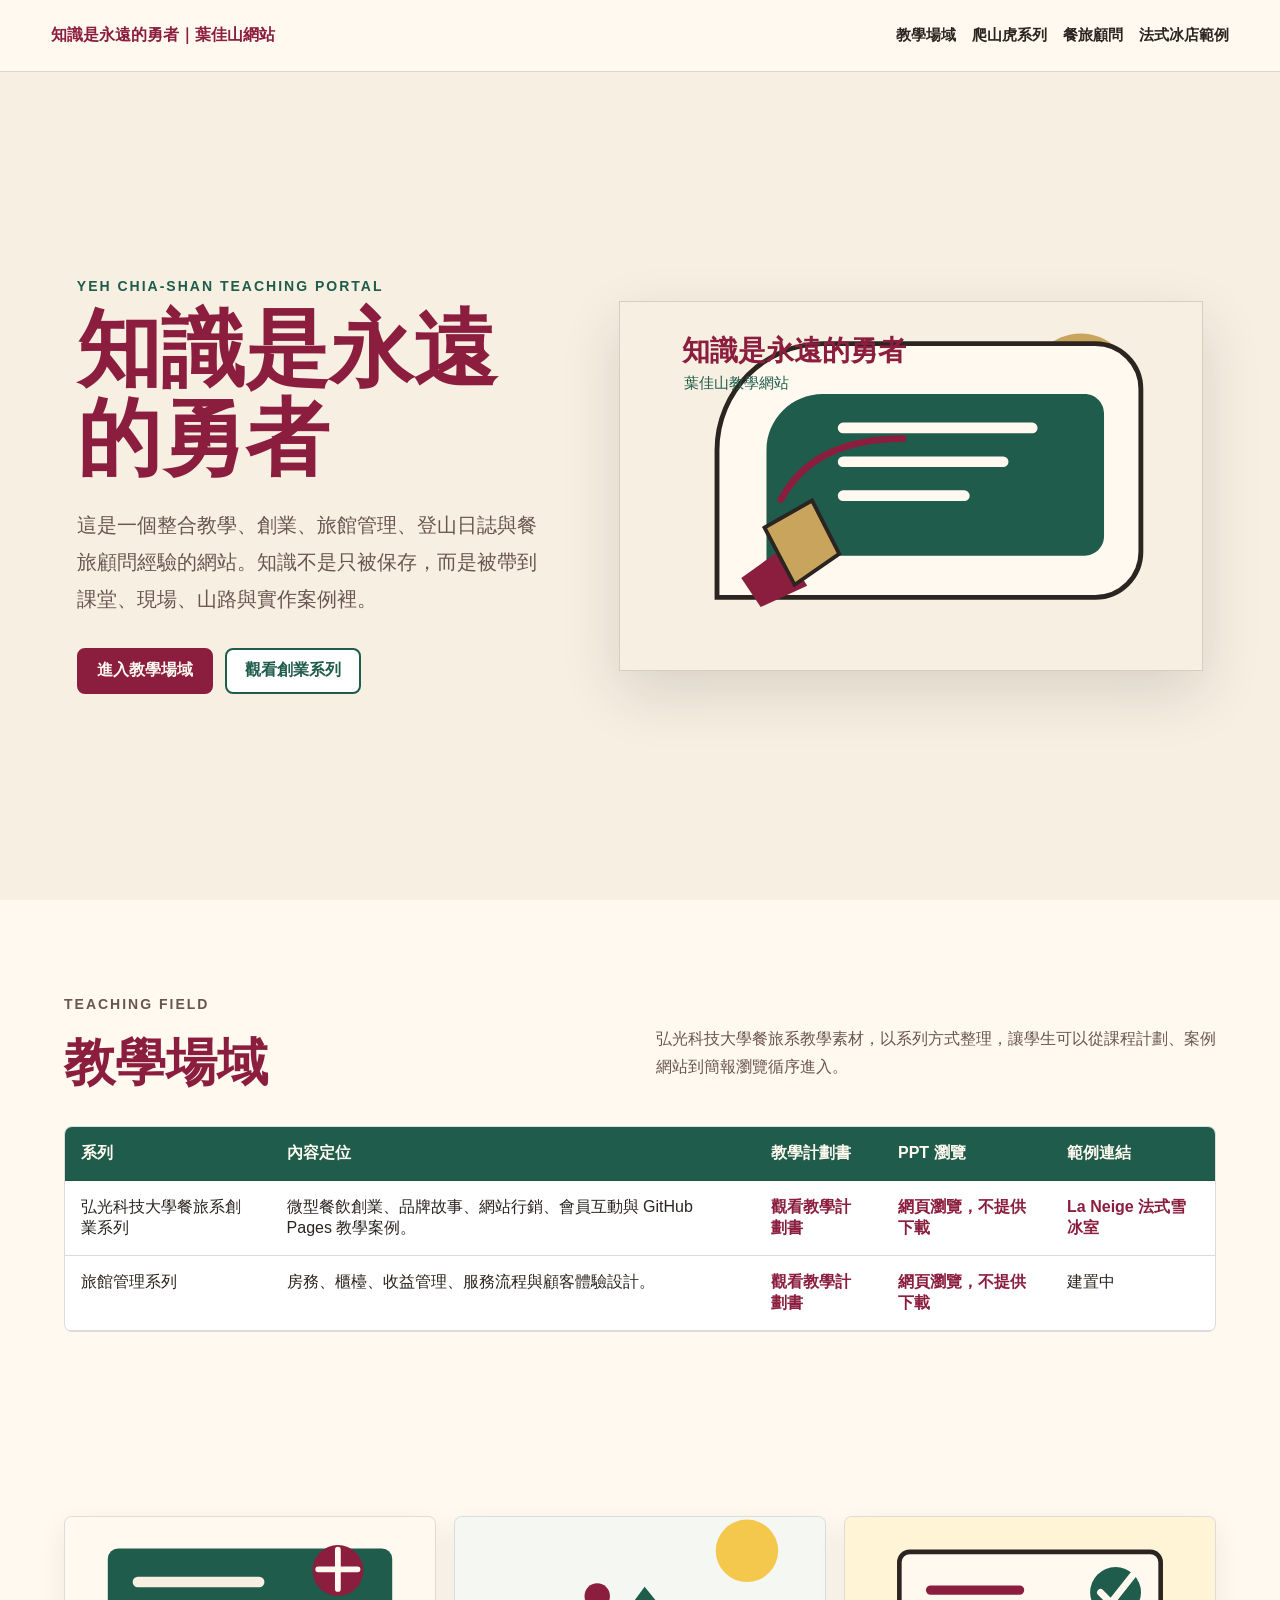
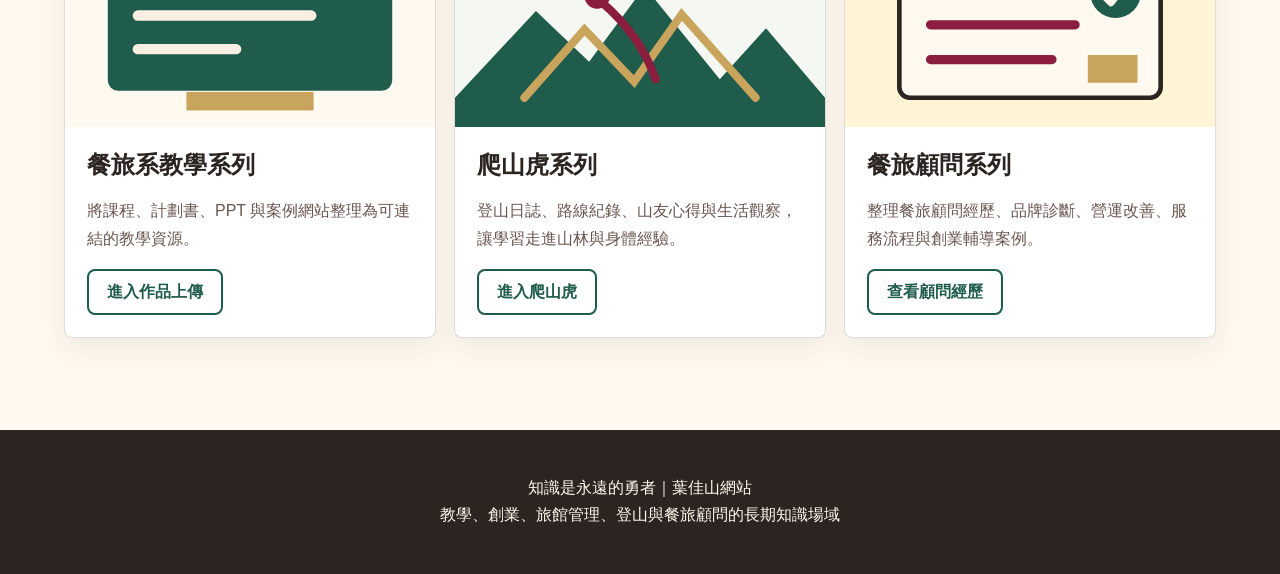
==== commit a2ac2c49: "Add upload tools to teaching and climbing series" ====
--- a/docs/index.html
+++ b/docs/index.html
@@ -5,7 +5,7 @@
   <meta name="viewport" content="width=device-width, initial-scale=1">
   <title>知識是永遠的勇者｜葉佳山網站</title>
   <meta name="description" content="葉佳山教學網站：弘光科技大學餐旅系創業系列、旅館管理系列、爬山虎登山日誌、餐旅顧問經歷。">
-  <link rel="stylesheet" href="portal.css">
+  <link rel="stylesheet" href="portal.css?v=mobile-fix">
 </head>
 <body>
   <header class="site-header">
@@ -54,18 +54,18 @@
             </thead>
             <tbody>
               <tr>
-                <td>弘光科技大學餐旅系創業系列</td>
-                <td>微型餐飲創業、品牌故事、網站行銷、會員互動與 GitHub Pages 教學案例。</td>
-                <td><a href="business-plan.html">觀看教學計劃書</a></td>
-                <td><a href="entrepreneurship.html#ppt-view">網頁瀏覽，不提供下載</a></td>
-                <td><a href="la-neige/">La Neige 法式雪冰室</a></td>
+                <td data-label="系列">弘光科技大學餐旅系創業系列</td>
+                <td data-label="內容定位">微型餐飲創業、品牌故事、網站行銷、會員互動與 GitHub Pages 教學案例。</td>
+                <td data-label="教學計劃書"><a href="business-plan.html">觀看教學計劃書</a></td>
+                <td data-label="PPT 瀏覽"><a href="entrepreneurship.html#ppt-view">網頁瀏覽，不提供下載</a></td>
+                <td data-label="範例連結"><a href="la-neige/">La Neige 法式雪冰室</a></td>
               </tr>
               <tr>
-                <td>旅館管理系列</td>
-                <td>房務、櫃檯、收益管理、服務流程與顧客體驗設計。</td>
-                <td><a href="hotel-management.html">觀看教學計劃書</a></td>
-                <td><a href="hotel-management.html#ppt-view">網頁瀏覽，不提供下載</a></td>
-                <td>建置中</td>
+                <td data-label="系列">旅館管理系列</td>
+                <td data-label="內容定位">房務、櫃檯、收益管理、服務流程與顧客體驗設計。</td>
+                <td data-label="教學計劃書"><a href="hotel-management.html">觀看教學計劃書</a></td>
+                <td data-label="PPT 瀏覽"><a href="hotel-management.html#ppt-view">網頁瀏覽，不提供下載</a></td>
+                <td data-label="範例連結">建置中</td>
               </tr>
             </tbody>
           </table>
@@ -80,6 +80,7 @@
           <div>
             <h3>餐旅系教學系列</h3>
             <p>將課程、計劃書、PPT 與案例網站整理為可連結的教學資源。</p>
+            <a class="button secondary" href="entrepreneurship.html#teaching-upload">進入作品上傳</a>
           </div>
         </article>
         <article id="climbing" class="topic-card">
--- a/docs/portal.css
+++ b/docs/portal.css
@@ -21,6 +21,19 @@
 }
 
 a { color: inherit; text-decoration: none; }
+
+main,
+section,
+.inner,
+.panel,
+.readable,
+.table-wrap {
+  min-width: 0;
+}
+
+section[id] {
+  scroll-margin-top: 96px;
+}
 
 .site-header {
   position: sticky;
@@ -52,6 +65,12 @@
   font-weight: 700;
 }
 
+.site-header nav a {
+  min-height: 40px;
+  display: inline-flex;
+  align-items: center;
+}
+
 .hero {
   display: grid;
   grid-template-columns: minmax(320px, .9fr) minmax(320px, 1.1fr);
@@ -137,6 +156,10 @@
   padding: clamp(62px, 8vw, 92px) clamp(18px, 5vw, 70px);
 }
 
+.alt-section {
+  background: var(--cream);
+}
+
 .inner { max-width: 1160px; margin: 0 auto; }
 
 .section-head {
@@ -192,10 +215,12 @@
 .topic-card p, .lesson-card p, .panel p { color: var(--muted); line-height: 1.75; }
 
 .table-wrap {
+  max-width: 100%;
   overflow-x: auto;
   border: 1px solid var(--line);
   border-radius: 8px;
   background: #fff;
+  -webkit-overflow-scrolling: touch;
 }
 
 table {
@@ -228,6 +253,199 @@
 }
 
 .lesson-card { padding: 24px; }
+
+.credential-grid {
+  display: grid;
+  grid-template-columns: repeat(2, minmax(0, 1fr));
+  gap: 18px;
+}
+
+.credential-grid ul {
+  margin: 16px 0 0;
+  padding-left: 1.2em;
+}
+
+.case-list {
+  display: grid;
+  gap: 14px;
+}
+
+.case-item {
+  display: grid;
+  grid-template-columns: minmax(180px, .34fr) minmax(0, 1fr);
+  gap: 18px;
+  align-items: start;
+  padding: 20px;
+  border: 1px solid var(--line);
+  border-radius: 8px;
+  background: #fff;
+  box-shadow: 0 8px 22px rgba(43, 36, 32, .07);
+}
+
+.case-item strong {
+  color: var(--burgundy);
+  font-size: 20px;
+}
+
+.case-item p {
+  margin: 0;
+  color: var(--muted);
+  line-height: 1.75;
+}
+
+.upload-panel {
+  display: grid;
+  gap: 16px;
+  padding: 24px;
+  border: 1px solid var(--line);
+  border-radius: 8px;
+  background: #fff;
+  box-shadow: 0 10px 28px rgba(43, 36, 32, .08);
+}
+
+.upload-controls {
+  display: grid;
+  grid-template-columns: minmax(150px, .45fr) minmax(180px, 1fr) minmax(160px, .65fr);
+  gap: 12px;
+}
+
+.icon-upload,
+.upload-controls input,
+.upload-controls select,
+.upload-panel textarea {
+  width: 100%;
+  border: 1px solid var(--line);
+  border-radius: 8px;
+  background: var(--paper);
+  color: var(--cocoa);
+}
+
+.icon-upload {
+  min-height: 50px;
+  display: inline-flex;
+  align-items: center;
+  justify-content: center;
+  gap: 10px;
+  padding: 8px 14px;
+  cursor: pointer;
+  font-weight: 900;
+}
+
+.icon-upload input {
+  position: absolute;
+  width: 1px;
+  height: 1px;
+  opacity: 0;
+}
+
+.upload-icon {
+  width: 28px;
+  height: 28px;
+  display: inline-grid;
+  place-items: center;
+  border-radius: 999px;
+  background: var(--green);
+  color: var(--paper);
+}
+
+.upload-icon svg {
+  width: 18px;
+  height: 18px;
+  fill: none;
+  stroke: currentColor;
+  stroke-width: 2.2;
+  stroke-linecap: round;
+  stroke-linejoin: round;
+}
+
+.upload-controls input,
+.upload-controls select {
+  min-height: 50px;
+  padding: 0 14px;
+}
+
+.upload-panel textarea {
+  min-height: 126px;
+  resize: vertical;
+  padding: 14px;
+  line-height: 1.7;
+}
+
+.upload-actions {
+  display: flex;
+  flex-wrap: wrap;
+  align-items: center;
+  gap: 14px;
+}
+
+.upload-status {
+  margin: 0;
+  color: var(--muted);
+  font-weight: 800;
+}
+
+.upload-preview {
+  min-height: 180px;
+  display: grid;
+  place-items: center;
+  overflow: hidden;
+  border: 1px dashed rgba(31, 92, 75, .42);
+  border-radius: 8px;
+  background: var(--cream);
+  color: var(--green);
+  font-weight: 800;
+}
+
+.upload-preview img {
+  width: 100%;
+  height: min(360px, 68vh);
+  object-fit: contain;
+  display: block;
+  background: var(--paper);
+}
+
+.entry-grid {
+  display: grid;
+  grid-template-columns: repeat(2, minmax(0, 1fr));
+  gap: 16px;
+}
+
+.entry-card {
+  overflow: hidden;
+  border: 1px solid var(--line);
+  border-radius: 8px;
+  background: var(--paper);
+}
+
+.entry-image {
+  height: 220px;
+  display: grid;
+  place-items: center;
+  background: var(--cream);
+}
+
+.entry-image img {
+  width: 100%;
+  height: 100%;
+  display: block;
+  object-fit: contain;
+}
+
+.entry-card div:last-child {
+  padding: 18px;
+}
+
+.entry-card span {
+  display: inline-block;
+  margin-bottom: 10px;
+  color: var(--green);
+  font-weight: 900;
+}
+
+.entry-card p {
+  color: var(--muted);
+  line-height: 1.75;
+}
 
 .slide-viewer {
   display: grid;
@@ -267,7 +485,17 @@
 @media (max-width: 900px) {
   .hero,
   .topic-grid,
-  .lesson-grid {
+  .lesson-grid,
+  .credential-grid,
+  .entry-grid {
+    grid-template-columns: 1fr;
+  }
+
+  .upload-controls {
+    grid-template-columns: 1fr;
+  }
+
+  .case-item {
     grid-template-columns: 1fr;
   }
 
@@ -279,10 +507,113 @@
   .site-header {
     align-items: start;
     flex-direction: column;
+    gap: 8px;
+    min-height: auto;
+  }
+
+  .mark {
+    max-width: 100%;
+  }
+
+  .site-header nav {
+    width: 100%;
+    flex-wrap: nowrap;
+    justify-content: flex-start;
+    gap: 10px;
+    overflow-x: auto;
+    padding-bottom: 4px;
+    -webkit-overflow-scrolling: touch;
+    scrollbar-width: none;
+  }
+
+  .site-header nav::-webkit-scrollbar {
+    display: none;
+  }
+
+  .site-header nav a {
+    flex: 0 0 auto;
+    min-height: 42px;
+    padding: 0 10px;
+    border-radius: 8px;
+    background: rgba(255, 255, 255, .72);
   }
 }
 
 @media (max-width: 620px) {
+  .hero {
+    padding: 34px 18px 42px;
+  }
+
+  h1 {
+    font-size: clamp(38px, 13vw, 54px);
+    overflow-wrap: anywhere;
+  }
+
+  .lead {
+    font-size: 18px;
+  }
+
+  .panel {
+    padding: 22px;
+  }
+
+  .table-wrap {
+    overflow: visible;
+    border: 0;
+    background: transparent;
+  }
+
+  table {
+    display: block;
+    min-width: 0;
+  }
+
+  thead {
+    display: none;
+  }
+
+  tbody,
+  tr,
+  td {
+    display: block;
+    width: 100%;
+  }
+
+  tbody {
+    display: grid;
+    gap: 14px;
+  }
+
+  tr {
+    overflow: hidden;
+    border: 1px solid var(--line);
+    border-radius: 8px;
+    background: #fff;
+    box-shadow: 0 10px 24px rgba(43, 36, 32, .08);
+  }
+
+  td {
+    display: grid;
+    grid-template-columns: minmax(86px, 31%) minmax(0, 1fr);
+    gap: 12px;
+    padding: 13px 14px;
+    border-bottom: 1px solid var(--line);
+    overflow-wrap: anywhere;
+  }
+
+  td:last-child {
+    border-bottom: 0;
+  }
+
+  td::before {
+    content: attr(data-label);
+    color: var(--green);
+    font-weight: 900;
+  }
+
   .actions .button { width: 100%; }
   .topic-card img { height: 180px; }
-}
+  .upload-panel { padding: 18px; }
+  .upload-actions .button { width: 100%; }
+  .entry-image { height: 190px; }
+}
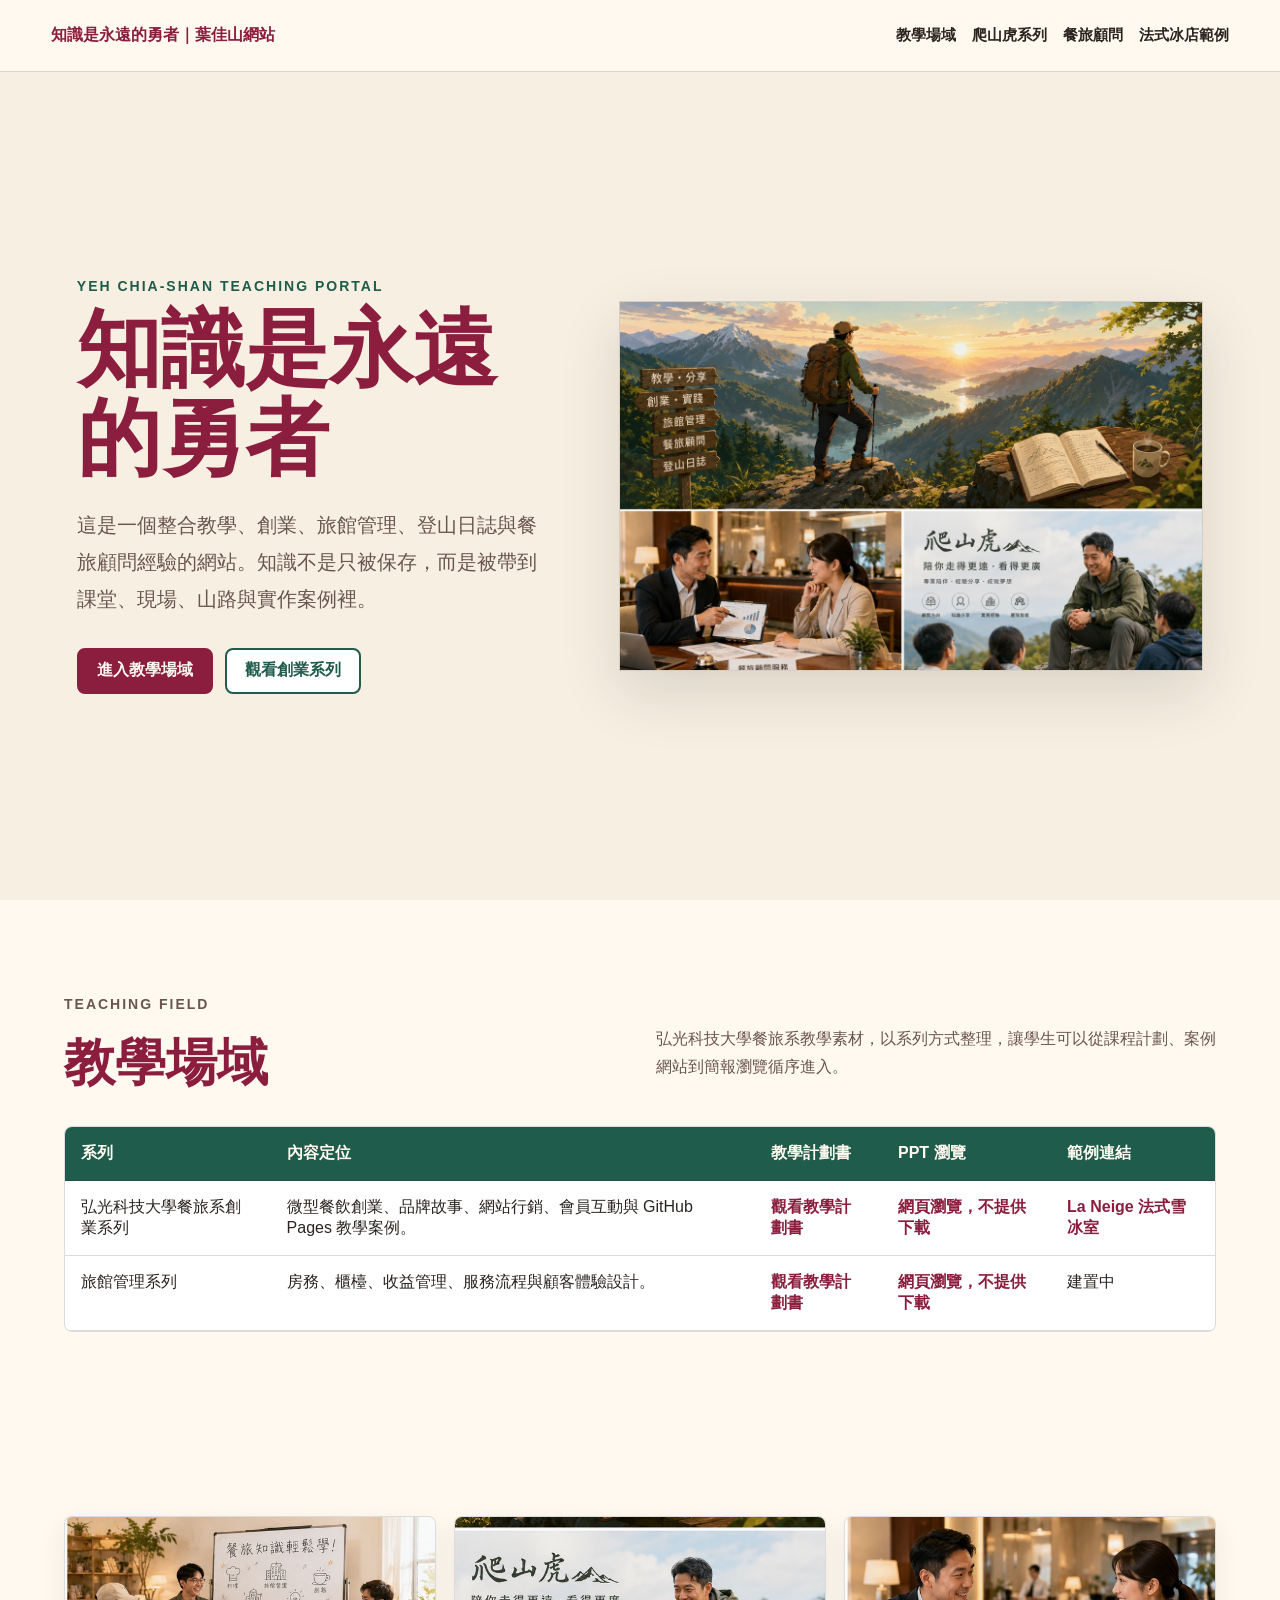
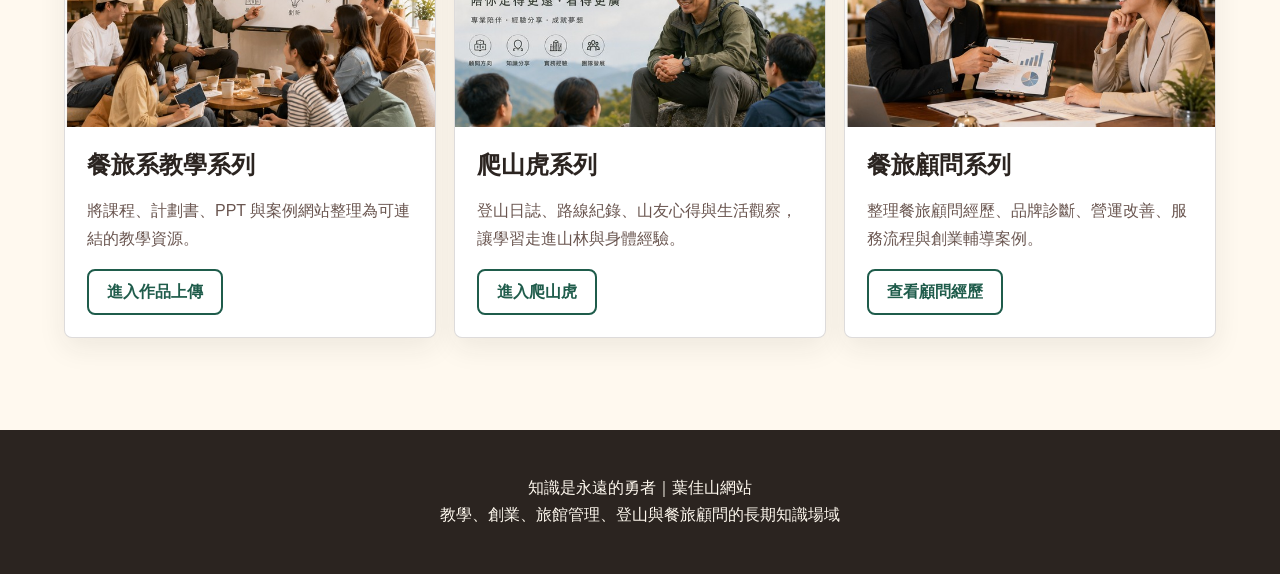
==== commit 8bc5ebbf: "Replace portal illustrations with supplied images" ====
--- a/docs/index.html
+++ b/docs/index.html
@@ -29,7 +29,7 @@
           <a class="button secondary" href="entrepreneurship.html">觀看創業系列</a>
         </div>
       </div>
-      <img src="assets/portal/hero-knowledge.svg" alt="知識是永遠的勇者主視覺插圖">
+      <img src="assets/portal/home-hero.jpg" alt="教學、創業、旅館管理、登山日誌與餐旅顧問整合主視覺">
     </section>
 
     <section id="teaching" class="section">
@@ -76,7 +76,7 @@
     <section class="section">
       <div class="inner topic-grid">
         <article class="topic-card">
-          <img src="assets/portal/teaching.svg" alt="教學場域插圖">
+          <img src="assets/portal/teaching-photo.jpg" alt="餐旅教學課堂照片">
           <div>
             <h3>餐旅系教學系列</h3>
             <p>將課程、計劃書、PPT 與案例網站整理為可連結的教學資源。</p>
@@ -84,7 +84,7 @@
           </div>
         </article>
         <article id="climbing" class="topic-card">
-          <img src="assets/portal/climbing.svg" alt="爬山虎系列插圖">
+          <img src="assets/portal/climbing-photo.jpg" alt="爬山虎系列照片">
           <div>
             <h3>爬山虎系列</h3>
             <p>登山日誌、路線紀錄、山友心得與生活觀察，讓學習走進山林與身體經驗。</p>
@@ -92,7 +92,7 @@
           </div>
         </article>
         <article id="consulting" class="topic-card">
-          <img src="assets/portal/consulting.svg" alt="餐旅顧問系列插圖">
+          <img src="assets/portal/consulting-photo.jpg" alt="餐旅顧問服務照片">
           <div>
             <h3>餐旅顧問系列</h3>
             <p>整理餐旅顧問經歷、品牌診斷、營運改善、服務流程與創業輔導案例。</p>
--- a/docs/portal.css
+++ b/docs/portal.css
@@ -431,6 +431,23 @@
   object-fit: contain;
 }
 
+.pdf-entry-icon,
+.text-entry-icon {
+  min-height: 220px;
+}
+
+.pdf-entry-icon .upload-icon,
+.text-entry-icon .upload-icon {
+  width: 76px;
+  height: 76px;
+}
+
+.pdf-entry-icon .upload-icon svg,
+.text-entry-icon .upload-icon svg {
+  width: 42px;
+  height: 42px;
+}
+
 .entry-card div:last-child {
   padding: 18px;
 }
@@ -445,6 +462,118 @@
 .entry-card p {
   color: var(--muted);
   line-height: 1.75;
+}
+
+.text-link {
+  display: inline-flex;
+  margin-top: 8px;
+  color: var(--burgundy);
+  font-weight: 900;
+}
+
+.consult-request {
+  display: grid;
+  gap: 18px;
+  margin-top: 32px;
+  padding: 24px;
+  border: 1px solid var(--line);
+  border-radius: 8px;
+  background: #fff;
+  box-shadow: 0 10px 28px rgba(43, 36, 32, .08);
+}
+
+.consult-card {
+  display: grid;
+  grid-template-columns: auto minmax(0, 1fr);
+  gap: 18px;
+  align-items: center;
+}
+
+.consult-icon {
+  width: 72px;
+  height: 72px;
+  display: grid;
+  place-items: center;
+  border-radius: 8px;
+  background: var(--green);
+  color: var(--paper);
+}
+
+.consult-icon svg {
+  width: 38px;
+  height: 38px;
+  fill: none;
+  stroke: currentColor;
+  stroke-width: 1.9;
+  stroke-linecap: round;
+  stroke-linejoin: round;
+}
+
+.consult-card h2 {
+  font-size: clamp(28px, 3vw, 42px);
+}
+
+.consult-card p:last-child {
+  margin: 12px 0 0;
+  color: var(--muted);
+  line-height: 1.7;
+}
+
+.consult-form {
+  display: grid;
+  grid-template-columns: repeat(3, minmax(0, 1fr));
+  gap: 14px;
+}
+
+.consult-form label {
+  display: grid;
+  gap: 8px;
+  color: var(--green);
+  font-weight: 900;
+}
+
+.consult-form input,
+.consult-form textarea {
+  width: 100%;
+  border: 1px solid var(--line);
+  border-radius: 8px;
+  background: var(--paper);
+  color: var(--cocoa);
+  font: inherit;
+}
+
+.consult-form input {
+  min-height: 50px;
+  padding: 0 14px;
+}
+
+.consult-form textarea {
+  min-height: 150px;
+  resize: vertical;
+  padding: 14px;
+  line-height: 1.7;
+}
+
+.full-field,
+.consult-submit {
+  grid-column: 1 / -1;
+}
+
+.consult-submit {
+  display: flex;
+  flex-wrap: wrap;
+  gap: 14px;
+  align-items: center;
+}
+
+.consult-submit p {
+  margin: 0;
+  color: var(--muted);
+  font-weight: 800;
+}
+
+.hidden-field {
+  display: none;
 }
 
 .slide-viewer {
@@ -496,6 +625,10 @@
   }
 
   .case-item {
+    grid-template-columns: 1fr;
+  }
+
+  .consult-form {
     grid-template-columns: 1fr;
   }
 
@@ -616,4 +749,7 @@
   .upload-panel { padding: 18px; }
   .upload-actions .button { width: 100%; }
   .entry-image { height: 190px; }
-}
+  .consult-request { padding: 18px; }
+  .consult-card { grid-template-columns: 1fr; }
+  .consult-submit .button { width: 100%; }
+}
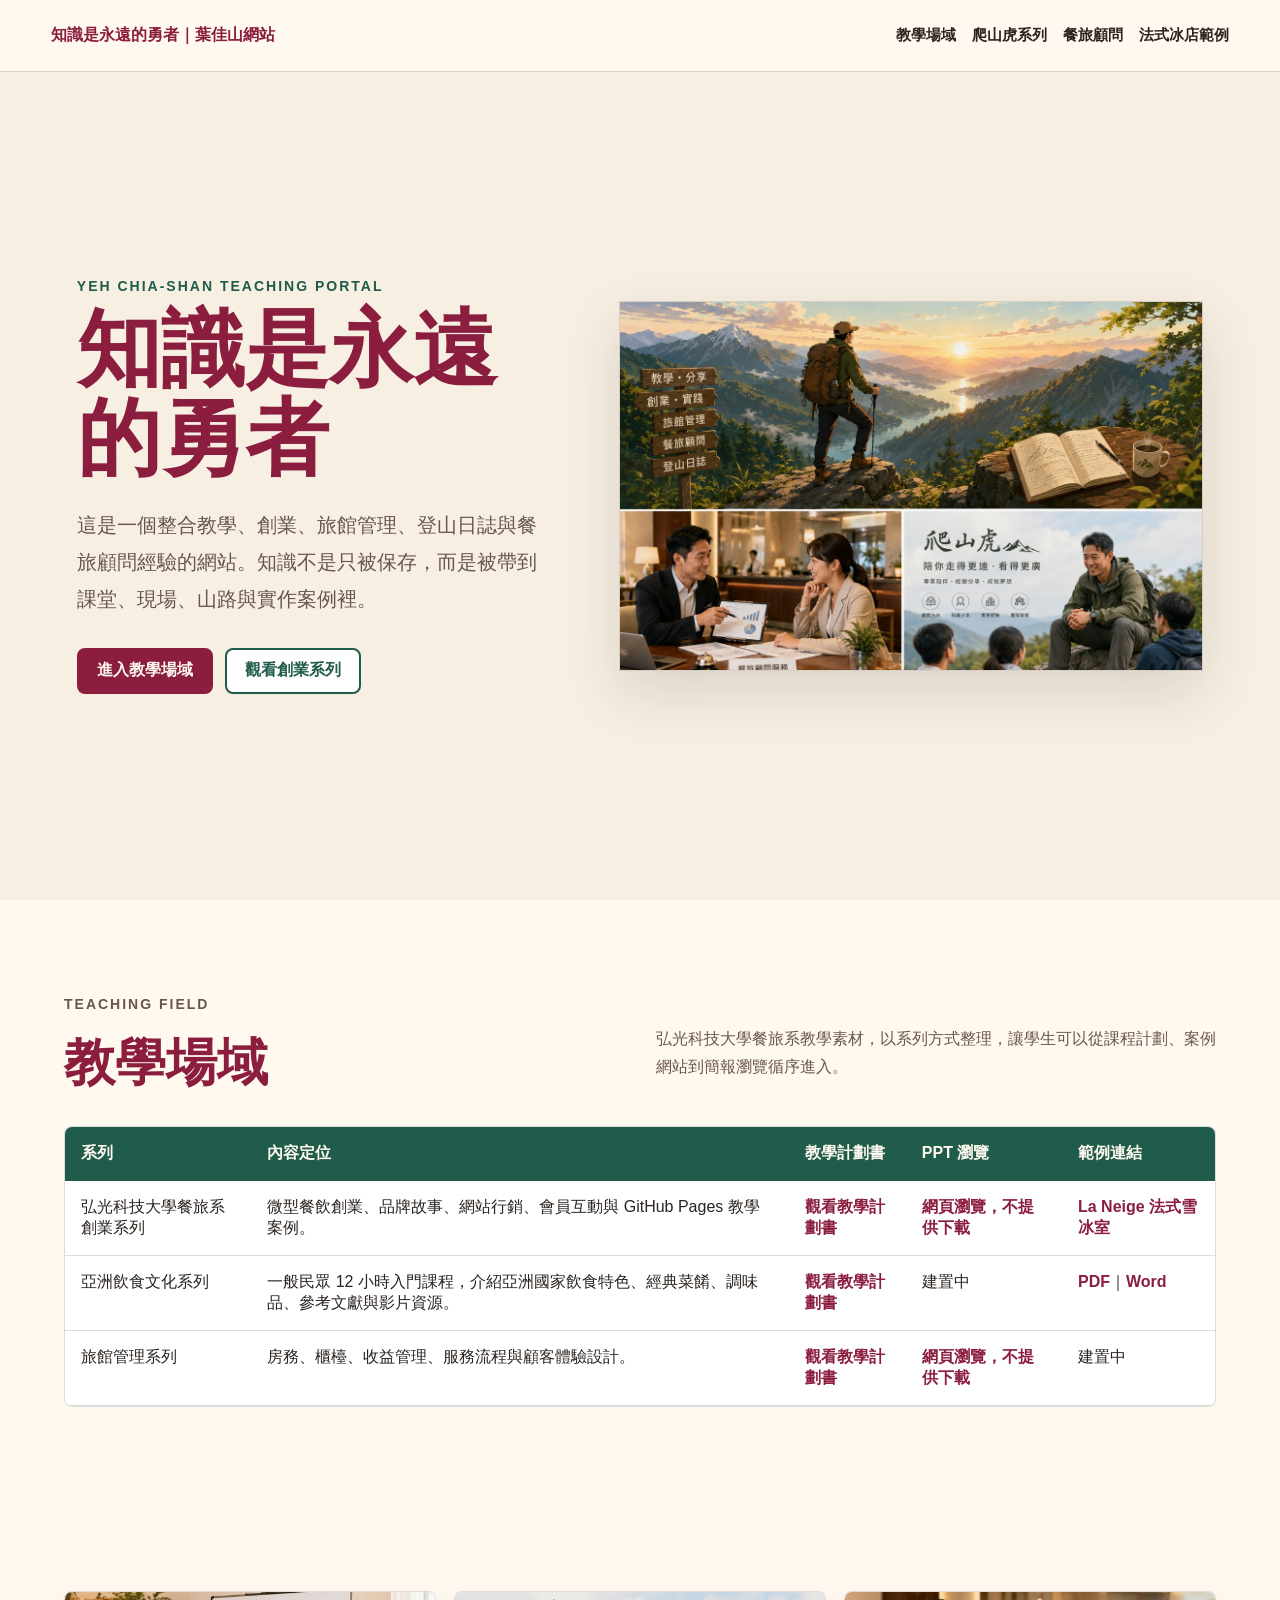
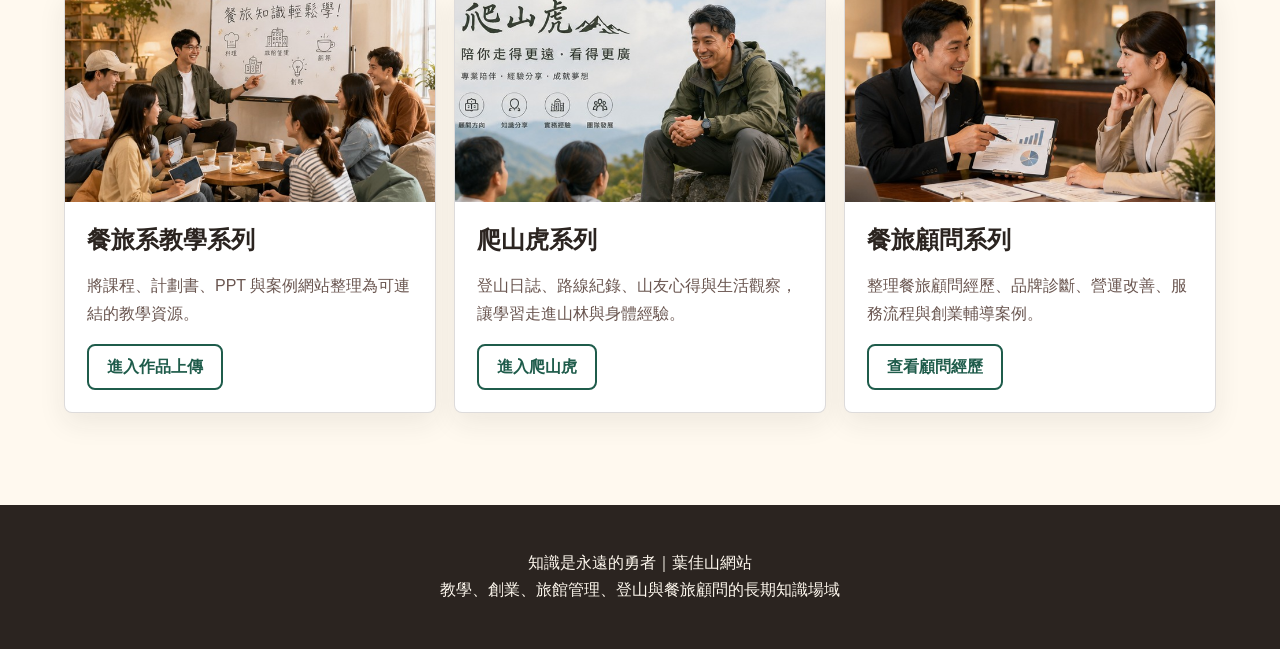
==== commit e278d6e8: "Add Asian food culture teaching plan" ====
--- a/docs/index.html
+++ b/docs/index.html
@@ -61,6 +61,13 @@
                 <td data-label="範例連結"><a href="la-neige/">La Neige 法式雪冰室</a></td>
               </tr>
               <tr>
+                <td data-label="系列">亞洲飲食文化系列</td>
+                <td data-label="內容定位">一般民眾 12 小時入門課程，介紹亞洲國家飲食特色、經典菜餚、調味品、參考文獻與影片資源。</td>
+                <td data-label="教學計劃書"><a href="asian-food-culture-plan.html">觀看教學計劃書</a></td>
+                <td data-label="PPT 瀏覽">建置中</td>
+                <td data-label="範例連結"><a href="assets/teaching/asian-food-culture-12h-plan.pdf" target="_blank" rel="noopener">PDF</a>｜<a href="assets/teaching/asian-food-culture-12h-plan.docx">Word</a></td>
+              </tr>
+              <tr>
                 <td data-label="系列">旅館管理系列</td>
                 <td data-label="內容定位">房務、櫃檯、收益管理、服務流程與顧客體驗設計。</td>
                 <td data-label="教學計劃書"><a href="hotel-management.html">觀看教學計劃書</a></td>
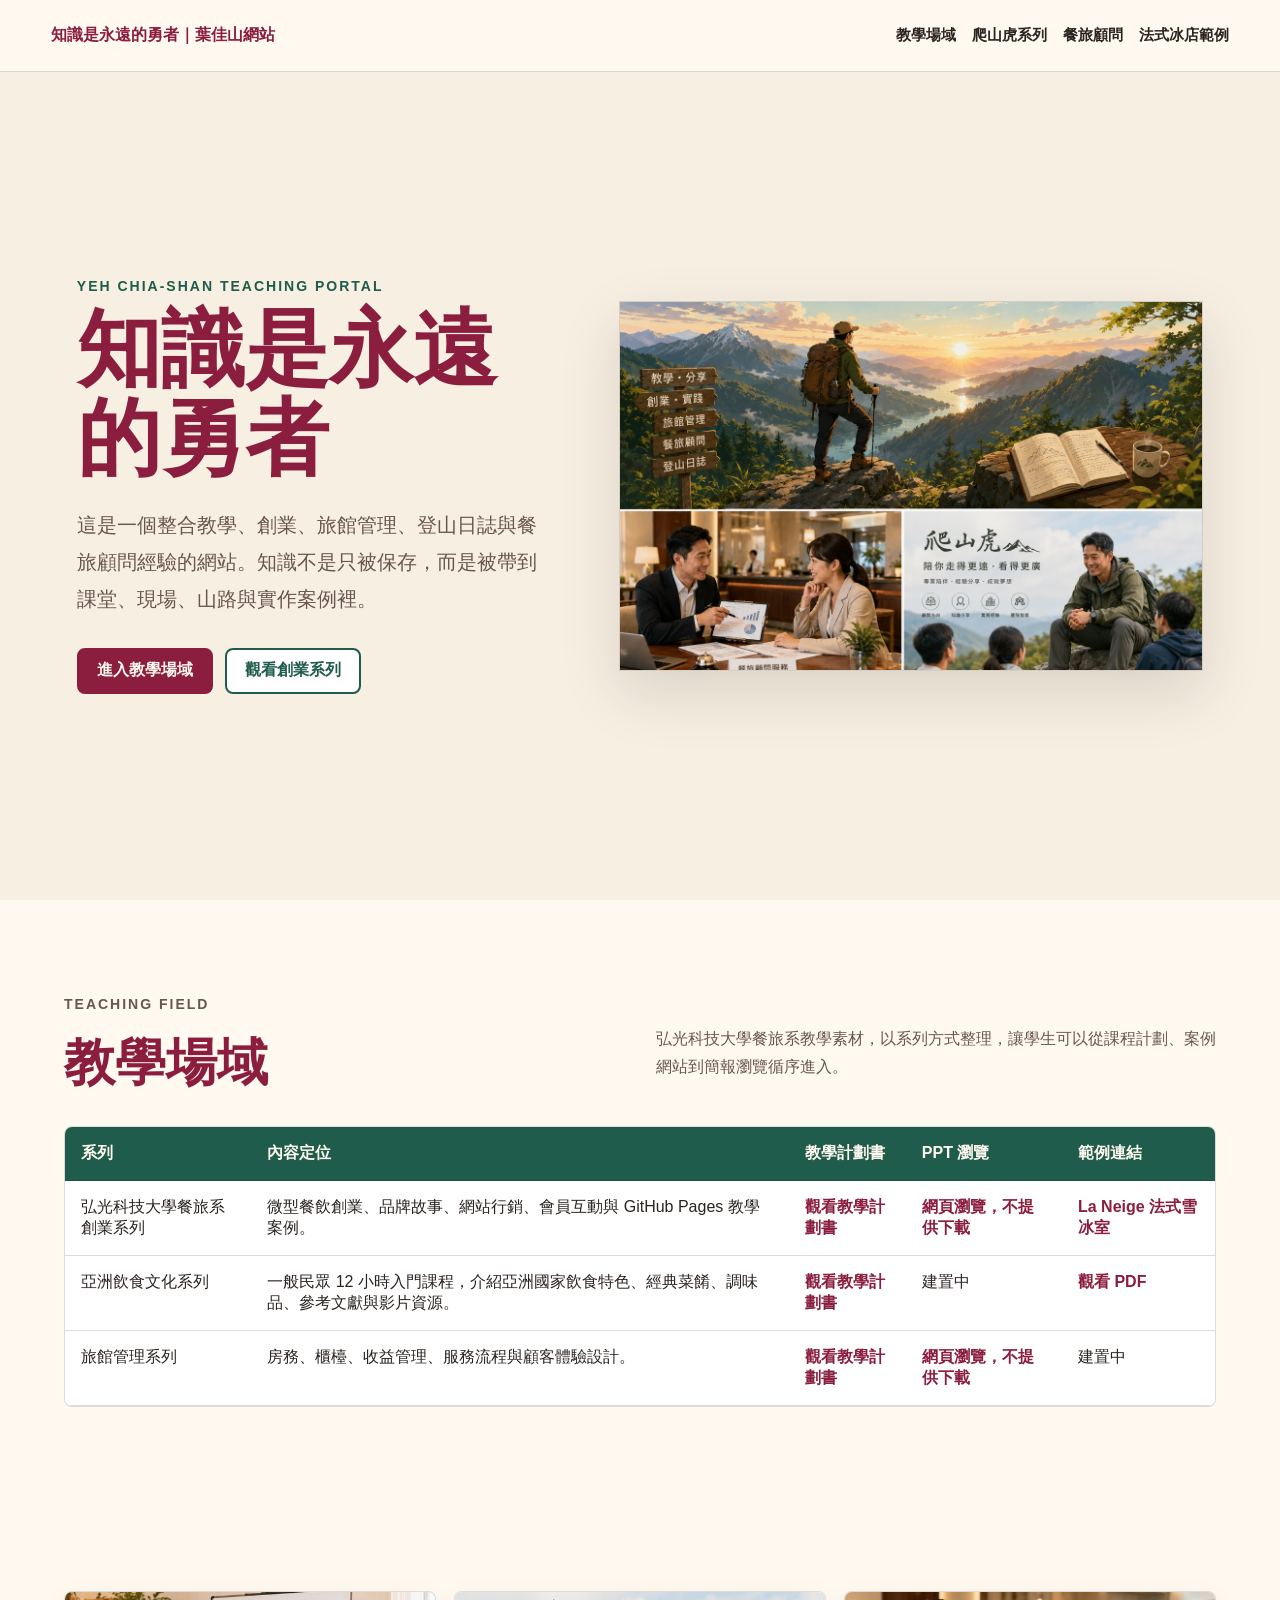
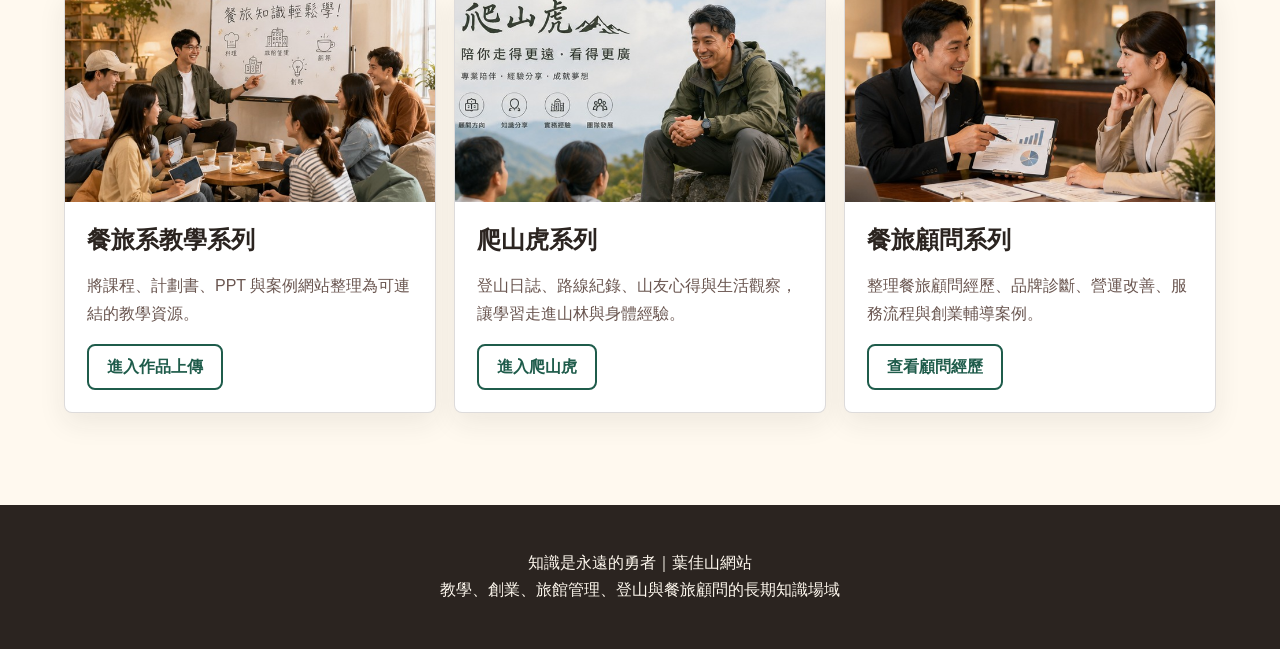
==== commit 4cca63b4: "Remove Word download for Asian food plan" ====
--- a/docs/index.html
+++ b/docs/index.html
@@ -65,7 +65,7 @@
                 <td data-label="內容定位">一般民眾 12 小時入門課程，介紹亞洲國家飲食特色、經典菜餚、調味品、參考文獻與影片資源。</td>
                 <td data-label="教學計劃書"><a href="asian-food-culture-plan.html">觀看教學計劃書</a></td>
                 <td data-label="PPT 瀏覽">建置中</td>
-                <td data-label="範例連結"><a href="assets/teaching/asian-food-culture-12h-plan.pdf" target="_blank" rel="noopener">PDF</a>｜<a href="assets/teaching/asian-food-culture-12h-plan.docx">Word</a></td>
+                <td data-label="範例連結"><a href="assets/teaching/asian-food-culture-12h-plan.pdf" target="_blank" rel="noopener">觀看 PDF</a></td>
               </tr>
               <tr>
                 <td data-label="系列">旅館管理系列</td>
